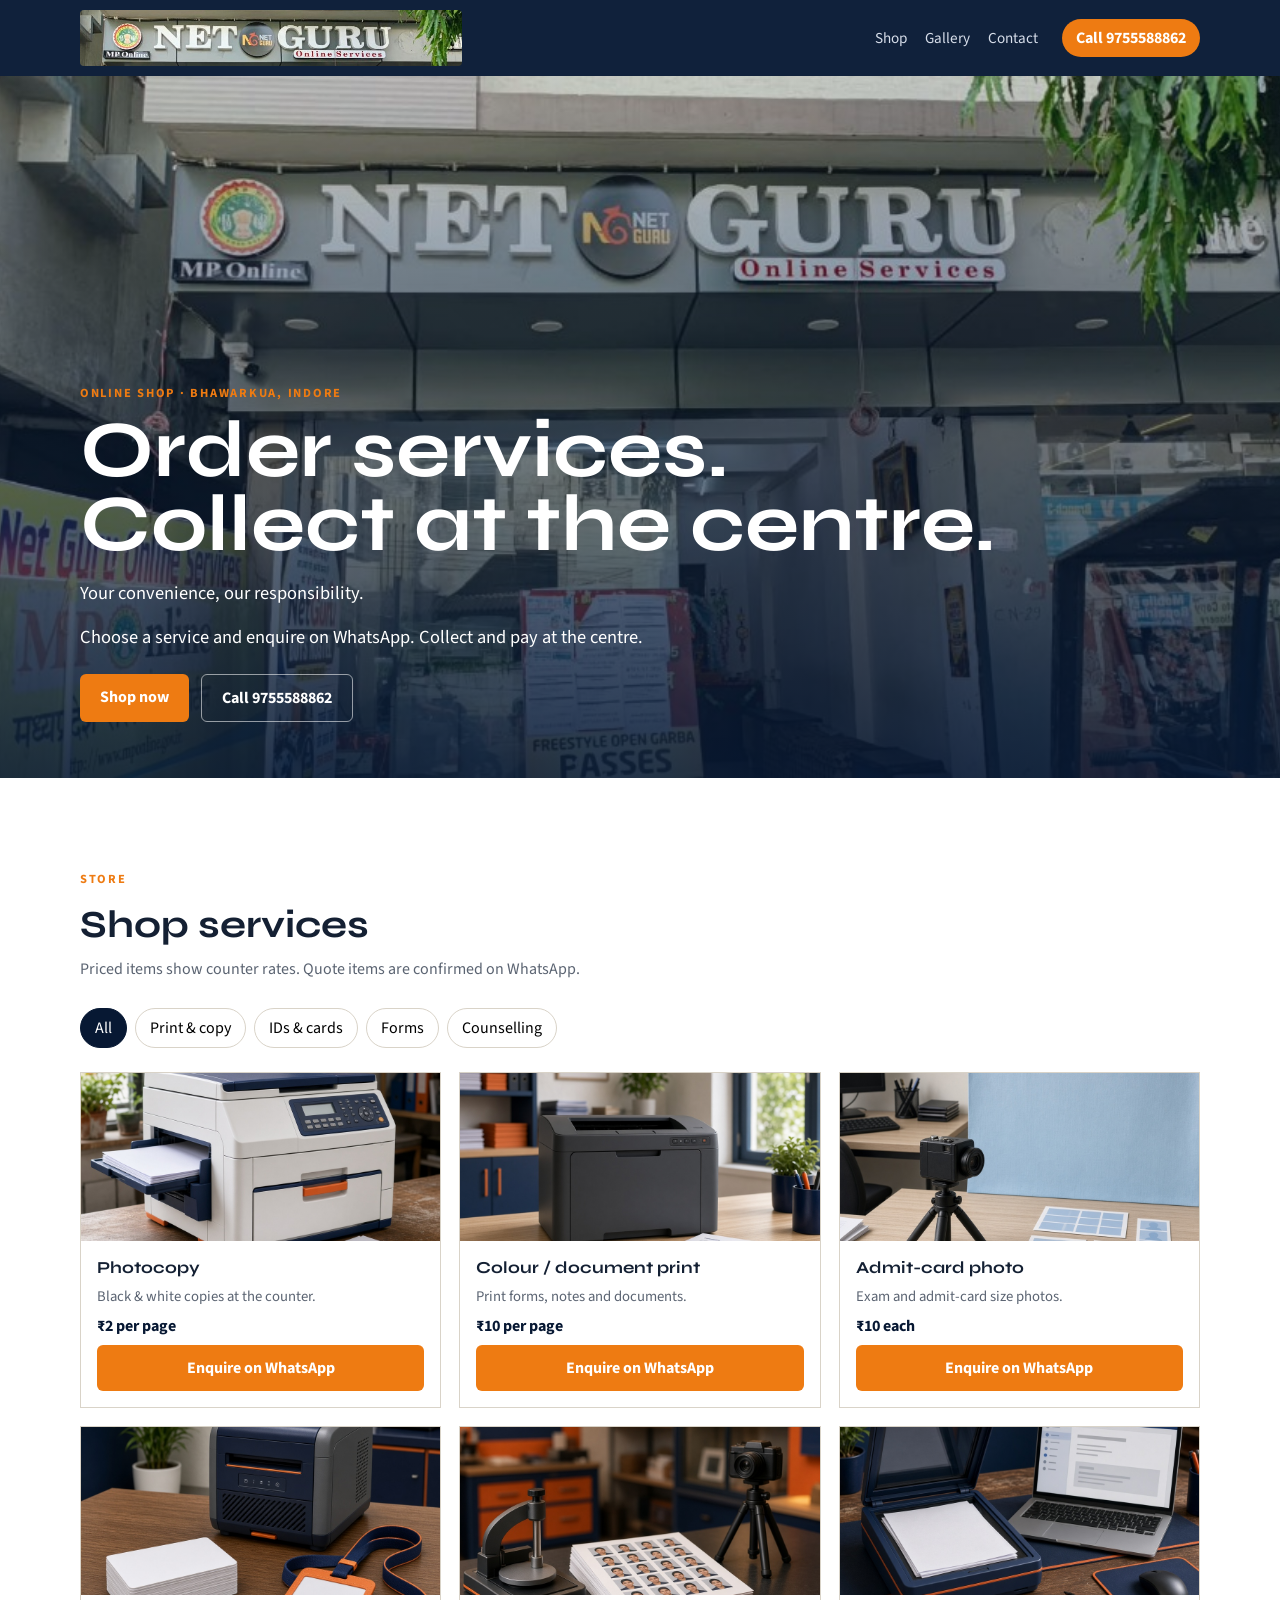
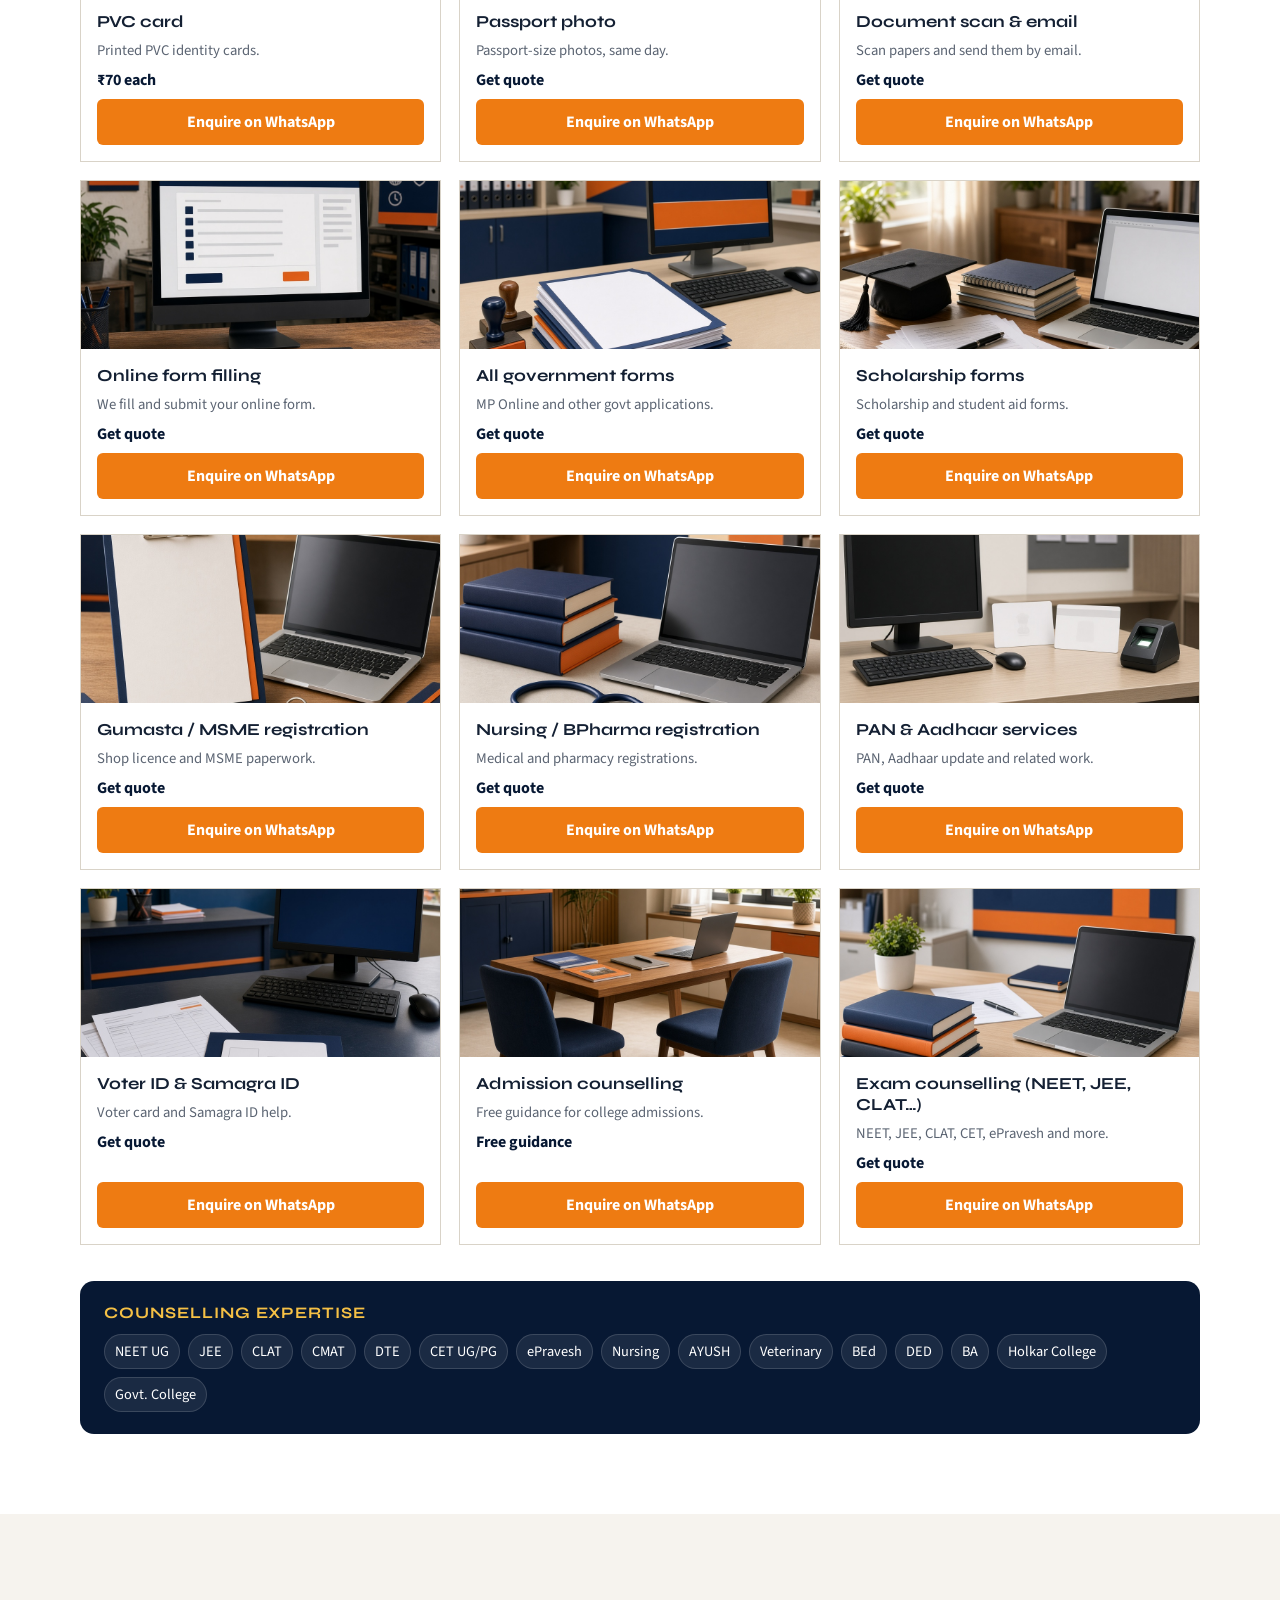
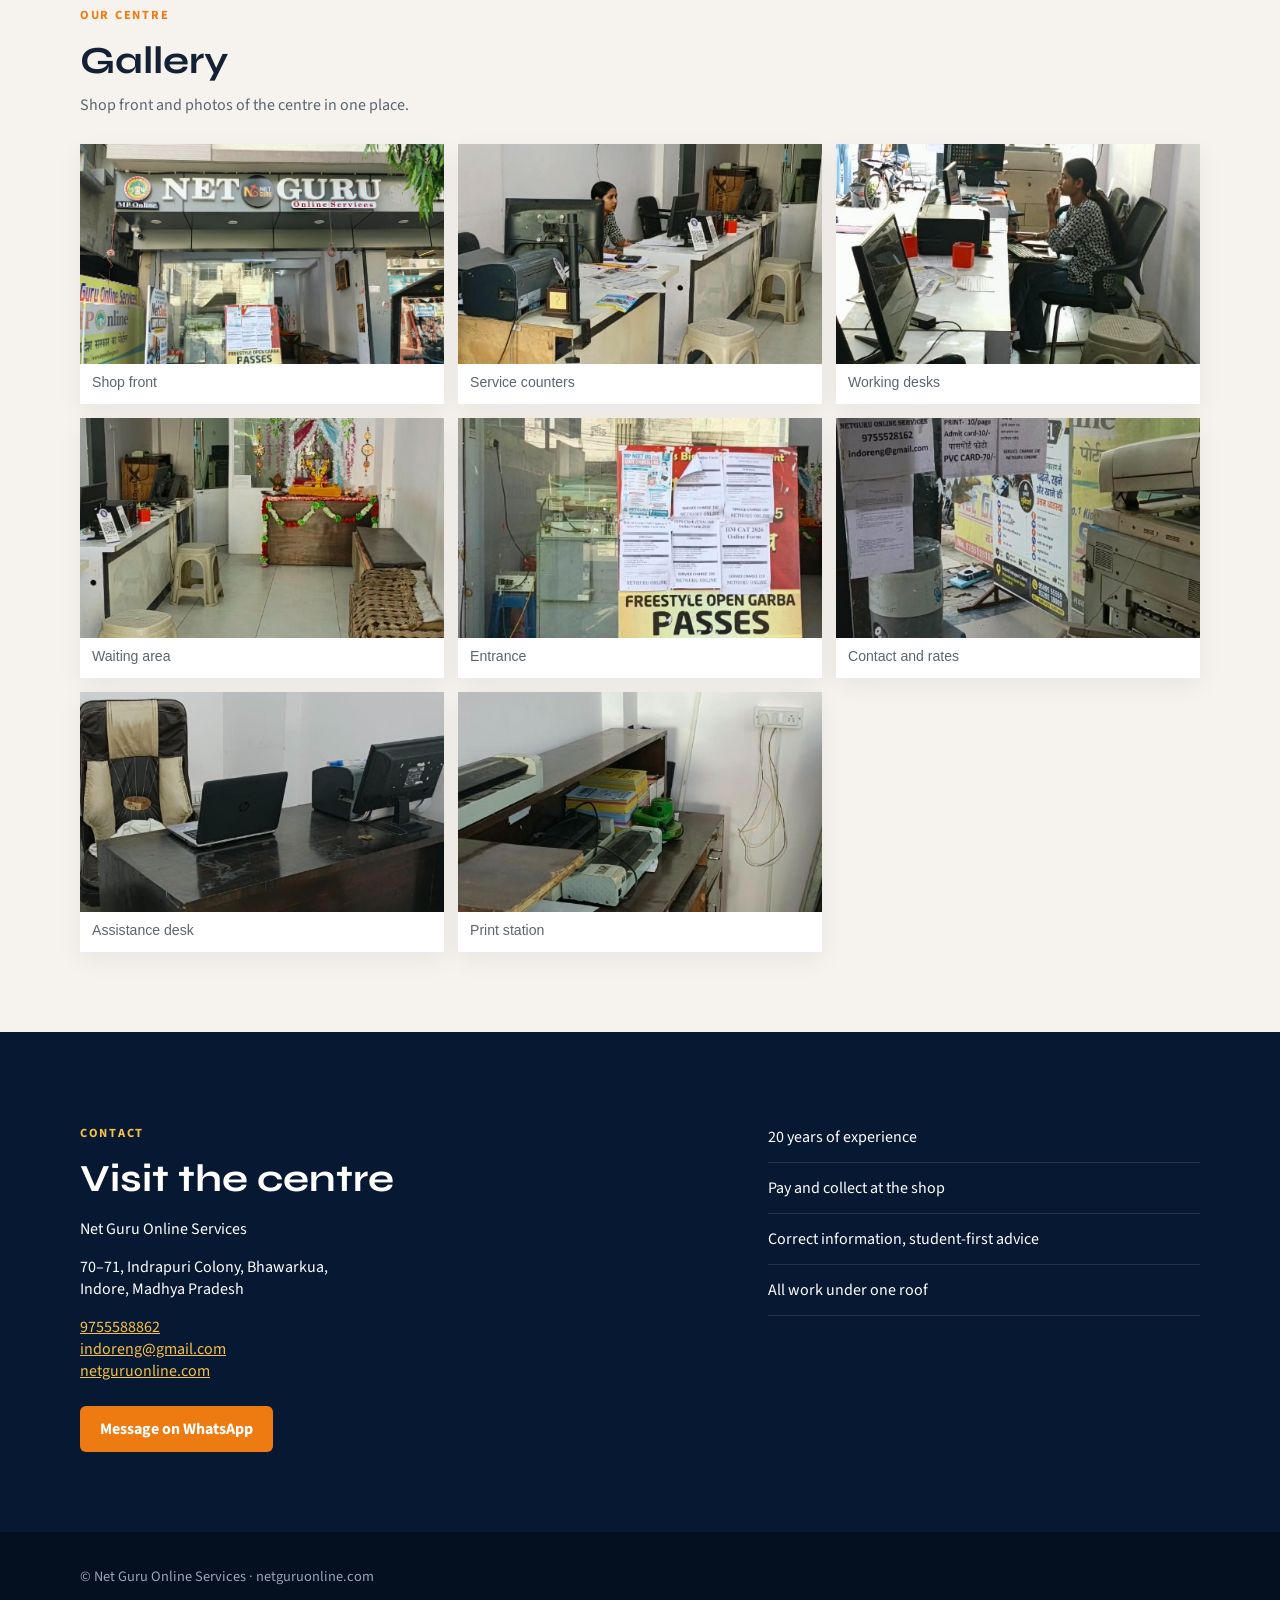
==== index.html @ dc2687c3 "Replace cart checkout with WhatsApp enquiries and AI shop placeholders. Co-authored-by: Cursor <curs" ====
<!DOCTYPE html>
<html lang="en">
  <head>
    <meta charset="utf-8" />
    <meta name="viewport" content="width=device-width, initial-scale=1" />
    <title>Net Guru Shop | netguruonline.com</title>
    <meta
      name="description"
      content="Shop Net Guru services in Indore: photocopy, printing, PVC cards, PAN, Aadhaar, government forms and admission counselling."
    />
    <link rel="preconnect" href="https://fonts.googleapis.com" />
    <link rel="preconnect" href="https://fonts.gstatic.com" crossorigin />
    <link
      href="https://fonts.googleapis.com/css2?family=Source+Sans+3:wght@400;600;700&family=Syne:wght@700;800&display=swap"
      rel="stylesheet"
    />
    <link rel="stylesheet" href="static/css/style.css" />
  </head>
  <body>
    <header class="top">
      <div class="wrap top-inner">
        <a class="brand" href="#top">
          <img
            class="brand-sign"
            src="static/images/header-sign.jpg"
            alt="NET GURU Online Services"
          />
        </a>
        <nav>
          <a href="#shop">Shop</a>
          <a href="#gallery">Gallery</a>
          <a href="#contact">Contact</a>
        </nav>
        <a class="call-btn" href="tel:9755588862">Call 9755588862</a>
      </div>
    </header>

    <section class="hero" id="top">
      <img
        class="hero-photo"
        src="static/images/shop-front.jpg"
        alt="Net Guru Online Services shop board and entrance"
      />
      <div class="hero-shade"></div>
      <div class="wrap hero-copy">
        <p class="eyebrow">Online shop · Bhawarkua, Indore</p>
        <h1>Order services.<br />Collect at the centre.</h1>
        <p class="lede">Your convenience, our responsibility.</p>
        <p class="lede">
          Choose a service and enquire on WhatsApp. Collect and pay at the
          centre.
        </p>
        <div class="hero-actions">
          <a class="btn primary" href="#shop">Shop now</a>
          <a class="btn ghost" href="tel:9755588862">Call 9755588862</a>
        </div>
      </div>
    </section>

    <section class="section shop-section" id="shop">
      <div class="wrap">
        <p class="kicker">Store</p>
        <h2>Shop services</h2>
        <p class="section-lead">
          Priced items show counter rates. Quote items are confirmed on WhatsApp.
        </p>
        <div class="filters" data-filters>
          
          <button type="button" class="chip is-on" data-filter="all">
            All
          </button>
          
          <button type="button" class="chip" data-filter="print">
            Print &amp; copy
          </button>
          
          <button type="button" class="chip" data-filter="ids">
            IDs &amp; cards
          </button>
          
          <button type="button" class="chip" data-filter="forms">
            Forms
          </button>
          
          <button type="button" class="chip" data-filter="counselling">
            Counselling
          </button>
          
        </div>
        <div class="products" data-products>
          
          <article class="product" data-category="print">
            <div class="product-media">
              <img
                src="static/images/shop-photocopy.png"
                alt="Photocopy placeholder"
              />
            </div>
            <div class="product-body">
              <h3>Photocopy</h3>
              <p>Black &amp; white copies at the counter.</p>
              <p class="price">₹2 per page</p>
              <a
                class="btn primary add-btn"
                href="https://wa.me/919755588862?text=Hello%20Net%20Guru%2C%20I%20want%20to%20enquire%20about%3A%20Photocopy"
                target="_blank"
                rel="noopener"
              >
                Enquire on WhatsApp
              </a>
            </div>
          </article>
          
          <article class="product" data-category="print">
            <div class="product-media">
              <img
                src="static/images/shop-printout.png"
                alt="Colour / document print placeholder"
              />
            </div>
            <div class="product-body">
              <h3>Colour / document print</h3>
              <p>Print forms, notes and documents.</p>
              <p class="price">₹10 per page</p>
              <a
                class="btn primary add-btn"
                href="https://wa.me/919755588862?text=Hello%20Net%20Guru%2C%20I%20want%20to%20enquire%20about%3A%20Colour%20/%20document%20print"
                target="_blank"
                rel="noopener"
              >
                Enquire on WhatsApp
              </a>
            </div>
          </article>
          
          <article class="product" data-category="print">
            <div class="product-media">
              <img
                src="static/images/shop-admit-photo.png"
                alt="Admit-card photo placeholder"
              />
            </div>
            <div class="product-body">
              <h3>Admit-card photo</h3>
              <p>Exam and admit-card size photos.</p>
              <p class="price">₹10 each</p>
              <a
                class="btn primary add-btn"
                href="https://wa.me/919755588862?text=Hello%20Net%20Guru%2C%20I%20want%20to%20enquire%20about%3A%20Admit-card%20photo"
                target="_blank"
                rel="noopener"
              >
                Enquire on WhatsApp
              </a>
            </div>
          </article>
          
          <article class="product" data-category="ids">
            <div class="product-media">
              <img
                src="static/images/shop-pvc-card.png"
                alt="PVC card placeholder"
              />
            </div>
            <div class="product-body">
              <h3>PVC card</h3>
              <p>Printed PVC identity cards.</p>
              <p class="price">₹70 each</p>
              <a
                class="btn primary add-btn"
                href="https://wa.me/919755588862?text=Hello%20Net%20Guru%2C%20I%20want%20to%20enquire%20about%3A%20PVC%20card"
                target="_blank"
                rel="noopener"
              >
                Enquire on WhatsApp
              </a>
            </div>
          </article>
          
          <article class="product" data-category="print">
            <div class="product-media">
              <img
                src="static/images/shop-passport-photo.png"
                alt="Passport photo placeholder"
              />
            </div>
            <div class="product-body">
              <h3>Passport photo</h3>
              <p>Passport-size photos, same day.</p>
              <p class="price">Get quote</p>
              <a
                class="btn primary add-btn"
                href="https://wa.me/919755588862?text=Hello%20Net%20Guru%2C%20I%20want%20to%20enquire%20about%3A%20Passport%20photo"
                target="_blank"
                rel="noopener"
              >
                Enquire on WhatsApp
              </a>
            </div>
          </article>
          
          <article class="product" data-category="print">
            <div class="product-media">
              <img
                src="static/images/shop-scan-email.png"
                alt="Document scan &amp; email placeholder"
              />
            </div>
            <div class="product-body">
              <h3>Document scan &amp; email</h3>
              <p>Scan papers and send them by email.</p>
              <p class="price">Get quote</p>
              <a
                class="btn primary add-btn"
                href="https://wa.me/919755588862?text=Hello%20Net%20Guru%2C%20I%20want%20to%20enquire%20about%3A%20Document%20scan%20%26%20email"
                target="_blank"
                rel="noopener"
              >
                Enquire on WhatsApp
              </a>
            </div>
          </article>
          
          <article class="product" data-category="forms">
            <div class="product-media">
              <img
                src="static/images/shop-online-form.png"
                alt="Online form filling placeholder"
              />
            </div>
            <div class="product-body">
              <h3>Online form filling</h3>
              <p>We fill and submit your online form.</p>
              <p class="price">Get quote</p>
              <a
                class="btn primary add-btn"
                href="https://wa.me/919755588862?text=Hello%20Net%20Guru%2C%20I%20want%20to%20enquire%20about%3A%20Online%20form%20filling"
                target="_blank"
                rel="noopener"
              >
                Enquire on WhatsApp
              </a>
            </div>
          </article>
          
          <article class="product" data-category="forms">
            <div class="product-media">
              <img
                src="static/images/shop-govt-forms.png"
                alt="All government forms placeholder"
              />
            </div>
            <div class="product-body">
              <h3>All government forms</h3>
              <p>MP Online and other govt applications.</p>
              <p class="price">Get quote</p>
              <a
                class="btn primary add-btn"
                href="https://wa.me/919755588862?text=Hello%20Net%20Guru%2C%20I%20want%20to%20enquire%20about%3A%20All%20government%20forms"
                target="_blank"
                rel="noopener"
              >
                Enquire on WhatsApp
              </a>
            </div>
          </article>
          
          <article class="product" data-category="forms">
            <div class="product-media">
              <img
                src="static/images/shop-scholarship.png"
                alt="Scholarship forms placeholder"
              />
            </div>
            <div class="product-body">
              <h3>Scholarship forms</h3>
              <p>Scholarship and student aid forms.</p>
              <p class="price">Get quote</p>
              <a
                class="btn primary add-btn"
                href="https://wa.me/919755588862?text=Hello%20Net%20Guru%2C%20I%20want%20to%20enquire%20about%3A%20Scholarship%20forms"
                target="_blank"
                rel="noopener"
              >
                Enquire on WhatsApp
              </a>
            </div>
          </article>
          
          <article class="product" data-category="forms">
            <div class="product-media">
              <img
                src="static/images/shop-gumasta-msme.png"
                alt="Gumasta / MSME registration placeholder"
              />
            </div>
            <div class="product-body">
              <h3>Gumasta / MSME registration</h3>
              <p>Shop licence and MSME paperwork.</p>
              <p class="price">Get quote</p>
              <a
                class="btn primary add-btn"
                href="https://wa.me/919755588862?text=Hello%20Net%20Guru%2C%20I%20want%20to%20enquire%20about%3A%20Gumasta%20/%20MSME%20registration"
                target="_blank"
                rel="noopener"
              >
                Enquire on WhatsApp
              </a>
            </div>
          </article>
          
          <article class="product" data-category="forms">
            <div class="product-media">
              <img
                src="static/images/shop-medical-reg.png"
                alt="Nursing / BPharma registration placeholder"
              />
            </div>
            <div class="product-body">
              <h3>Nursing / BPharma registration</h3>
              <p>Medical and pharmacy registrations.</p>
              <p class="price">Get quote</p>
              <a
                class="btn primary add-btn"
                href="https://wa.me/919755588862?text=Hello%20Net%20Guru%2C%20I%20want%20to%20enquire%20about%3A%20Nursing%20/%20BPharma%20registration"
                target="_blank"
                rel="noopener"
              >
                Enquire on WhatsApp
              </a>
            </div>
          </article>
          
          <article class="product" data-category="ids">
            <div class="product-media">
              <img
                src="static/images/shop-pan-aadhaar.png"
                alt="PAN &amp; Aadhaar services placeholder"
              />
            </div>
            <div class="product-body">
              <h3>PAN &amp; Aadhaar services</h3>
              <p>PAN, Aadhaar update and related work.</p>
              <p class="price">Get quote</p>
              <a
                class="btn primary add-btn"
                href="https://wa.me/919755588862?text=Hello%20Net%20Guru%2C%20I%20want%20to%20enquire%20about%3A%20PAN%20%26%20Aadhaar%20services"
                target="_blank"
                rel="noopener"
              >
                Enquire on WhatsApp
              </a>
            </div>
          </article>
          
          <article class="product" data-category="ids">
            <div class="product-media">
              <img
                src="static/images/shop-voter-samagra.png"
                alt="Voter ID &amp; Samagra ID placeholder"
              />
            </div>
            <div class="product-body">
              <h3>Voter ID &amp; Samagra ID</h3>
              <p>Voter card and Samagra ID help.</p>
              <p class="price">Get quote</p>
              <a
                class="btn primary add-btn"
                href="https://wa.me/919755588862?text=Hello%20Net%20Guru%2C%20I%20want%20to%20enquire%20about%3A%20Voter%20ID%20%26%20Samagra%20ID"
                target="_blank"
                rel="noopener"
              >
                Enquire on WhatsApp
              </a>
            </div>
          </article>
          
          <article class="product" data-category="counselling">
            <div class="product-media">
              <img
                src="static/images/shop-counselling.png"
                alt="Admission counselling placeholder"
              />
            </div>
            <div class="product-body">
              <h3>Admission counselling</h3>
              <p>Free guidance for college admissions.</p>
              <p class="price">Free guidance</p>
              <a
                class="btn primary add-btn"
                href="https://wa.me/919755588862?text=Hello%20Net%20Guru%2C%20I%20want%20to%20enquire%20about%3A%20Admission%20counselling"
                target="_blank"
                rel="noopener"
              >
                Enquire on WhatsApp
              </a>
            </div>
          </article>
          
          <article class="product" data-category="counselling">
            <div class="product-media">
              <img
                src="static/images/shop-exam-counselling.png"
                alt="Exam counselling (NEET, JEE, CLAT…) placeholder"
              />
            </div>
            <div class="product-body">
              <h3>Exam counselling (NEET, JEE, CLAT…)</h3>
              <p>NEET, JEE, CLAT, CET, ePravesh and more.</p>
              <p class="price">Get quote</p>
              <a
                class="btn primary add-btn"
                href="https://wa.me/919755588862?text=Hello%20Net%20Guru%2C%20I%20want%20to%20enquire%20about%3A%20Exam%20counselling%20%28NEET%2C%20JEE%2C%20CLAT%E2%80%A6%29"
                target="_blank"
                rel="noopener"
              >
                Enquire on WhatsApp
              </a>
            </div>
          </article>
          
        </div>
        <div class="expertise">
          <h3>Counselling expertise</h3>
          <ul>
            
            <li>NEET UG</li>
            
            <li>JEE</li>
            
            <li>CLAT</li>
            
            <li>CMAT</li>
            
            <li>DTE</li>
            
            <li>CET UG/PG</li>
            
            <li>ePravesh</li>
            
            <li>Nursing</li>
            
            <li>AYUSH</li>
            
            <li>Veterinary</li>
            
            <li>BEd</li>
            
            <li>DED</li>
            
            <li>BA</li>
            
            <li>Holkar College</li>
            
            <li>Govt. College</li>
            
          </ul>
        </div>
      </div>
    </section>

    <section class="section gallery-section" id="gallery">
      <div class="wrap">
        <p class="kicker">Our centre</p>
        <h2>Gallery</h2>
        <p class="section-lead">Shop front and photos of the centre in one place.</p>
        <div class="gallery">
          
          <button
            class="gallery-item"
            type="button"
            data-full="static/images/shop-front.jpg"
            data-caption="Shop front"
          >
            <img src="static/images/shop-front.jpg" alt="Net Guru Online Services shop front with MP Online board" />
            <span>Shop front</span>
          </button>
          
          <button
            class="gallery-item"
            type="button"
            data-full="static/images/counters.jpg"
            data-caption="Service counters"
          >
            <img src="static/images/counters.jpg" alt="Service counters inside Net Guru Online Services" />
            <span>Service counters</span>
          </button>
          
          <button
            class="gallery-item"
            type="button"
            data-full="static/images/workspace.jpg"
            data-caption="Working desks"
          >
            <img src="static/images/workspace.jpg" alt="Staff working at computers in the centre" />
            <span>Working desks</span>
          </button>
          
          <button
            class="gallery-item"
            type="button"
            data-full="static/images/waiting-area.jpg"
            data-caption="Waiting area"
          >
            <img src="static/images/waiting-area.jpg" alt="Waiting area inside the centre" />
            <span>Waiting area</span>
          </button>
          
          <button
            class="gallery-item"
            type="button"
            data-full="static/images/entrance.jpg"
            data-caption="Entrance"
          >
            <img src="static/images/entrance.jpg" alt="Entrance of Net Guru Online Services" />
            <span>Entrance</span>
          </button>
          
          <button
            class="gallery-item"
            type="button"
            data-full="static/images/contact-window.jpg"
            data-caption="Contact and rates"
          >
            <img src="static/images/contact-window.jpg" alt="Window with contact number, email and service rates" />
            <span>Contact and rates</span>
          </button>
          
          <button
            class="gallery-item"
            type="button"
            data-full="static/images/private-desk.jpg"
            data-caption="Assistance desk"
          >
            <img src="static/images/private-desk.jpg" alt="Dedicated desk with laptop and printer" />
            <span>Assistance desk</span>
          </button>
          
          <button
            class="gallery-item"
            type="button"
            data-full="static/images/print-station.jpg"
            data-caption="Print station"
          >
            <img src="static/images/print-station.jpg" alt="Printing and lamination station" />
            <span>Print station</span>
          </button>
          
        </div>
      </div>
    </section>

    <dialog class="lightbox" id="lightbox">
      <img alt="" />
      <p></p>
      <form method="dialog"><button type="submit">Close</button></form>
    </dialog>

    <section class="section contact" id="contact">
      <div class="wrap contact-grid">
        <div>
          <p class="kicker">Contact</p>
          <h2>Visit the centre</h2>
          <p>Net Guru Online Services</p>
          <p>
            70–71, Indrapuri Colony, Bhawarkua,<br />
            Indore, Madhya Pradesh
          </p>
          <p>
            <a href="tel:9755588862">9755588862</a><br />
            <a href="mailto:indoreng@gmail.com">indoreng@gmail.com</a><br />
            <a href="https://netguruonline.com">netguruonline.com</a>
          </p>
          <a class="btn primary solid" href="https://wa.me/919755588862">Message on WhatsApp</a>
        </div>
        <ul class="why">
          <li>20 years of experience</li>
          <li>Pay and collect at the shop</li>
          <li>Correct information, student-first advice</li>
          <li>All work under one roof</li>
        </ul>
      </div>
    </section>

    <footer>
      <div class="wrap">
        <p>© Net Guru Online Services · netguruonline.com</p>
      </div>
    </footer>
    <script src="static/js/main.js"></script>
  </body>
</html>
---- static/css/style.css ----
:root {
  --navy: #071833;
  --navy-2: #0c2b5e;
  --orange: #ee7b12;
  --gold: #f5c045;
  --paper: #f6f3ee;
  --ink: #142033;
  --muted: #5b6472;
  --line: #d9d3c8;
}

* {
  box-sizing: border-box;
}

html {
  scroll-behavior: smooth;
}

body {
  margin: 0;
  font-family: "Source Sans 3", sans-serif;
  color: var(--ink);
  background: var(--paper);
}

a {
  color: inherit;
}

.sr-only {
  position: absolute;
  width: 1px;
  height: 1px;
  padding: 0;
  margin: -1px;
  overflow: hidden;
  clip: rect(0, 0, 0, 0);
  border: 0;
}

.wrap {
  width: min(1120px, calc(100% - 32px));
  margin: 0 auto;
}

.top {
  position: sticky;
  top: 0;
  z-index: 10;
  background: rgba(7, 24, 51, 0.96);
  color: #fff;
}

.top-inner {
  display: flex;
  align-items: center;
  gap: 24px;
  min-height: 76px;
}

.brand {
  display: flex;
  align-items: center;
  text-decoration: none;
  margin-right: auto;
}

.brand-sign {
  display: block;
  height: 56px;
  width: auto;
  max-width: min(480px, 58vw);
  object-fit: contain;
  border-radius: 4px;
}

nav {
  display: flex;
  gap: 18px;
}

nav a {
  text-decoration: none;
  color: #d7deea;
  font-size: 0.95rem;
}

.call-btn {
  background: var(--orange);
  color: #fff;
  text-decoration: none;
  padding: 8px 14px;
  border-radius: 999px;
  font-weight: 700;
  white-space: nowrap;
}

.hero {
  position: relative;
  min-height: 78vh;
  display: grid;
  align-items: end;
  overflow: hidden;
}

.hero-photo {
  position: absolute;
  inset: 0;
  width: 100%;
  height: 100%;
  object-fit: cover;
  object-position: center 35%;
}

.hero-shade {
  position: absolute;
  inset: 0;
  background: linear-gradient(180deg, rgba(7, 24, 51, 0.2), rgba(7, 24, 51, 0.88));
}

.hero-copy {
  position: relative;
  z-index: 1;
  color: #fff;
  padding: 72px 0 56px;
}

.eyebrow,
.kicker {
  color: var(--orange);
  letter-spacing: 0.14em;
  text-transform: uppercase;
  font-size: 0.78rem;
  font-weight: 700;
}

h1,
h2,
h3 {
  font-family: Syne, sans-serif;
}

h1 {
  margin: 8px 0 12px;
  font-size: clamp(2.6rem, 7vw, 5rem);
  line-height: 0.92;
}

h2 {
  margin: 6px 0 10px;
  font-size: clamp(1.8rem, 3vw, 2.4rem);
}

.lede {
  max-width: 38rem;
  font-size: 1.15rem;
}

.hero-actions {
  display: flex;
  flex-wrap: wrap;
  gap: 12px;
  margin-top: 24px;
}

.btn {
  text-decoration: none;
  padding: 12px 20px;
  border-radius: 6px;
  font-weight: 700;
}

.btn.primary {
  background: var(--orange);
  color: #fff;
}

.btn.ghost {
  border: 1px solid rgba(255, 255, 255, 0.55);
}

.btn.solid {
  display: inline-block;
  margin-top: 8px;
}

.section,
#gallery,
#contact,
#shop {
  scroll-margin-top: 76px;
}

.section {
  padding: 80px 0;
}

.section-lead {
  color: var(--muted);
  margin: 0 0 28px;
  max-width: 40rem;
}

.filters {
  display: flex;
  flex-wrap: wrap;
  gap: 8px;
  margin-bottom: 24px;
}

.chip {
  border: 1px solid var(--line);
  background: #fff;
  border-radius: 999px;
  padding: 8px 14px;
  cursor: pointer;
  font: inherit;
}

.chip.is-on {
  background: var(--navy);
  color: #fff;
  border-color: var(--navy);
}

.products {
  display: grid;
  grid-template-columns: repeat(3, 1fr);
  gap: 18px;
}

.product {
  background: #fff;
  border: 1px solid var(--line);
  overflow: hidden;
  display: flex;
  flex-direction: column;
}

.product-media {
  height: 168px;
  background: #e8eef8;
  overflow: hidden;
}

.product-media img {
  width: 100%;
  height: 100%;
  object-fit: cover;
  display: block;
}

.product-body {
  padding: 16px;
  display: flex;
  flex-direction: column;
  gap: 8px;
  flex: 1;
}

.product h3 {
  margin: 0;
  font-size: 1.05rem;
}

.product p {
  margin: 0;
  color: var(--muted);
  font-size: 0.92rem;
}

.price {
  color: var(--navy) !important;
  font-weight: 700;
  font-size: 1rem !important;
}

.add-btn {
  margin-top: auto;
  border: 0;
  cursor: pointer;
  text-align: center;
}

.product.is-hidden {
  display: none;
}

.shop-section {
  background: #fff;
}

.service-board {
  position: relative;
  max-width: 820px;
  margin: 0 auto;
  background: #fff;
  border: 1px solid var(--line);
  border-radius: 18px;
  padding: 18px;
  box-shadow: 0 16px 40px rgba(7, 24, 51, 0.08);
}

.service-board img {
  width: 100%;
  display: block;
}

.service-hotspots {
  position: absolute;
  inset: 18px;
  display: grid;
  grid-template-columns: repeat(5, 1fr);
  grid-template-rows: repeat(2, 1fr);
  gap: 8px;
}

.service-hotspots a {
  border-radius: 16px;
  text-decoration: none;
}

.service-hotspots a:hover,
.service-hotspots a:focus-visible {
  outline: 3px solid var(--orange);
  background: rgba(238, 123, 18, 0.08);
}

.expertise {
  margin-top: 36px;
  padding: 22px 24px;
  border-radius: 14px;
  background: var(--navy);
  color: #fff;
}

.expertise h3 {
  margin: 0 0 12px;
  font-size: 1rem;
  letter-spacing: 0.06em;
  text-transform: uppercase;
  color: var(--gold);
}

.expertise ul {
  display: flex;
  flex-wrap: wrap;
  gap: 8px;
  margin: 0;
  padding: 0;
  list-style: none;
}

.expertise li {
  background: rgba(255, 255, 255, 0.08);
  border: 1px solid rgba(255, 255, 255, 0.14);
  padding: 6px 10px;
  border-radius: 999px;
  font-size: 0.9rem;
}

.gallery {
  display: grid;
  grid-template-columns: repeat(3, 1fr);
  gap: 14px;
}

.gallery-item {
  margin: 0;
  padding: 0;
  border: 0;
  background: #fff;
  text-align: left;
  cursor: zoom-in;
  box-shadow: 0 8px 24px rgba(7, 24, 51, 0.06);
}

.gallery-item img {
  width: 100%;
  height: 220px;
  object-fit: cover;
  display: block;
}

.gallery-item span {
  display: block;
  padding: 10px 12px 14px;
  font-size: 0.88rem;
  color: var(--muted);
}

.lightbox {
  border: 0;
  padding: 16px;
  max-width: min(920px, 94vw);
  background: #fff;
}

.lightbox::backdrop {
  background: rgba(7, 24, 51, 0.72);
}

.lightbox img {
  width: 100%;
  max-height: 72vh;
  object-fit: contain;
}

.lightbox button {
  margin-top: 10px;
  background: var(--navy);
  color: #fff;
  border: 0;
  padding: 8px 14px;
  border-radius: 6px;
}

.contact {
  background: var(--navy);
  color: #fff;
}

.contact .kicker {
  color: var(--gold);
}

.contact a {
  color: var(--gold);
}

.contact-grid {
  display: grid;
  grid-template-columns: 1.2fr 0.8fr;
  gap: 40px;
  align-items: start;
}

.why {
  margin: 0;
  padding: 0;
  list-style: none;
}

.why li {
  padding: 14px 0;
  border-bottom: 1px solid rgba(255, 255, 255, 0.12);
}

footer {
  background: #04101f;
  color: #9aa6b8;
  padding: 20px 0;
  font-size: 0.9rem;
}

@media (max-width: 900px) {
  nav {
    display: none;
  }

  .gallery,
  .contact-grid,
  .products {
    grid-template-columns: 1fr 1fr;
  }
}

@media (max-width: 640px) {
  .brand-sign {
    height: 40px;
    max-width: 46vw;
  }

  .gallery,
  .contact-grid,
  .products {
    grid-template-columns: 1fr;
  }

  .gallery-item img {
    height: 240px;
  }
}
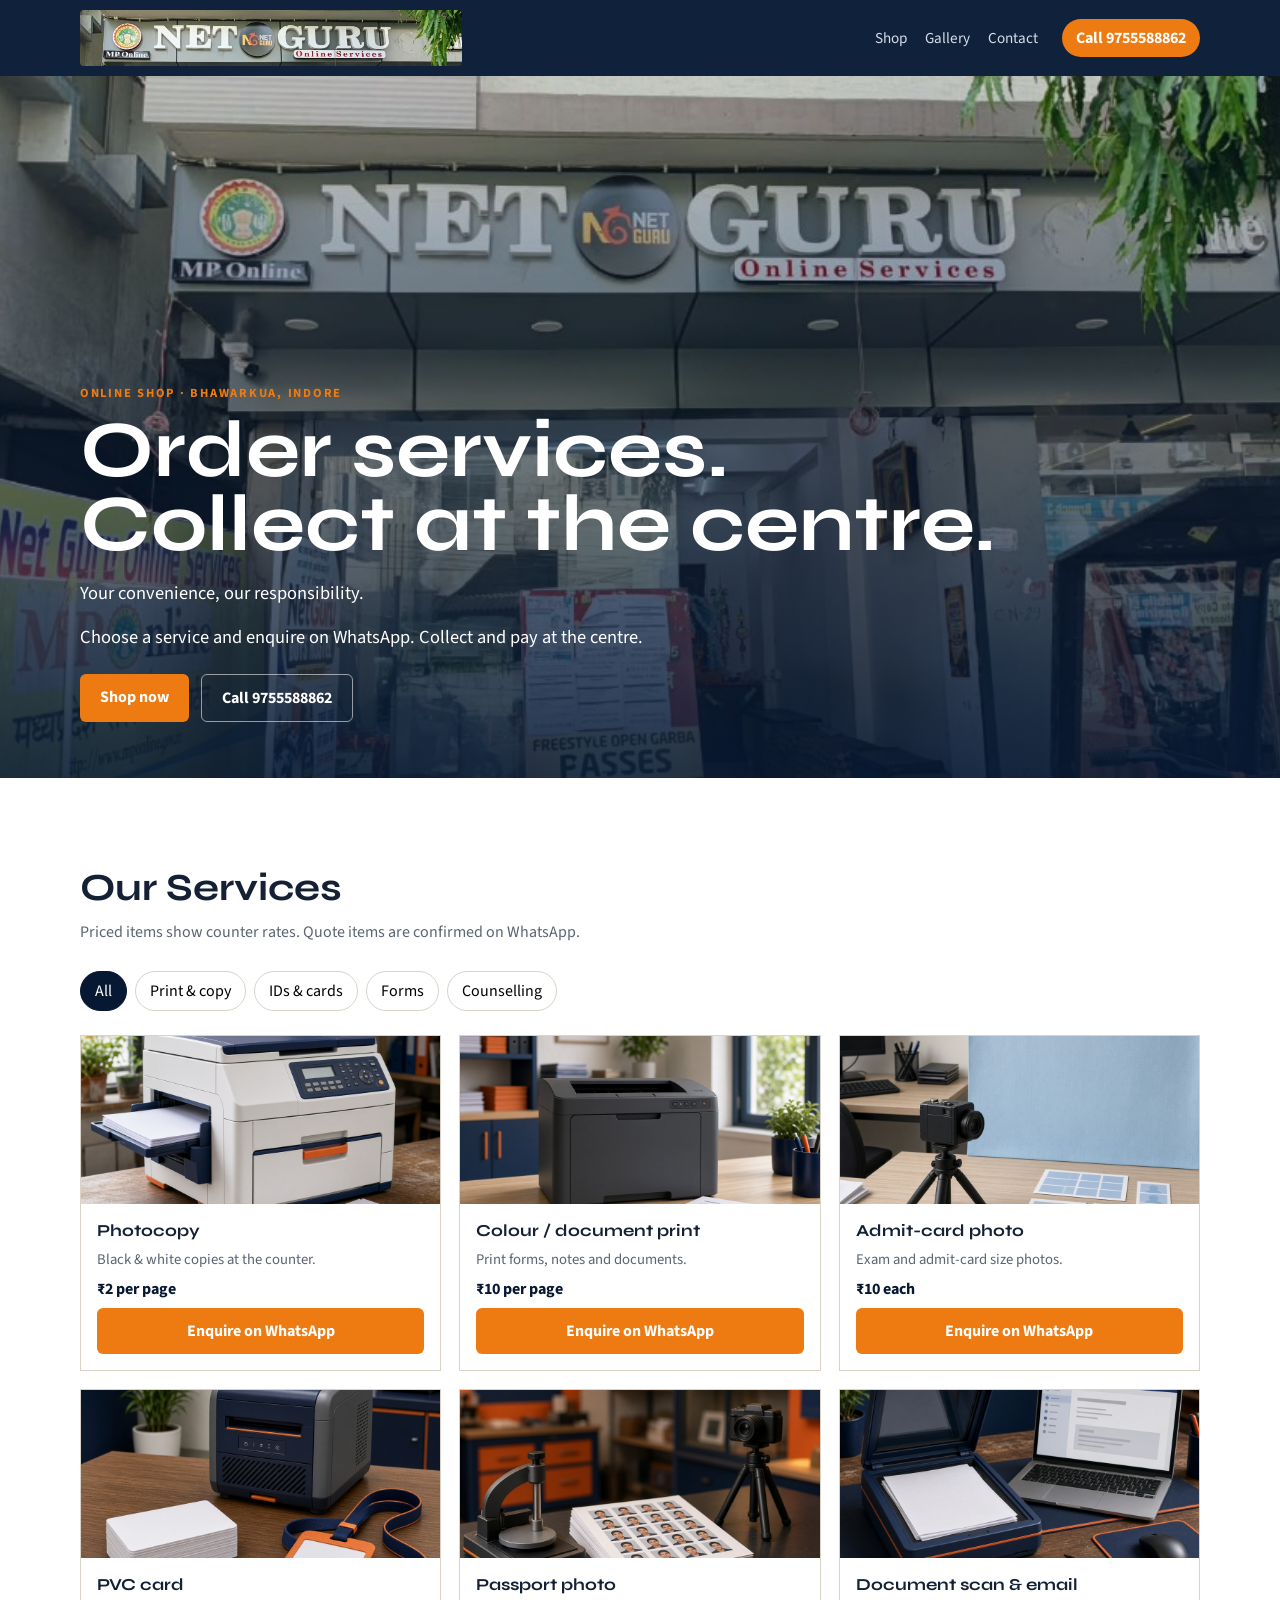
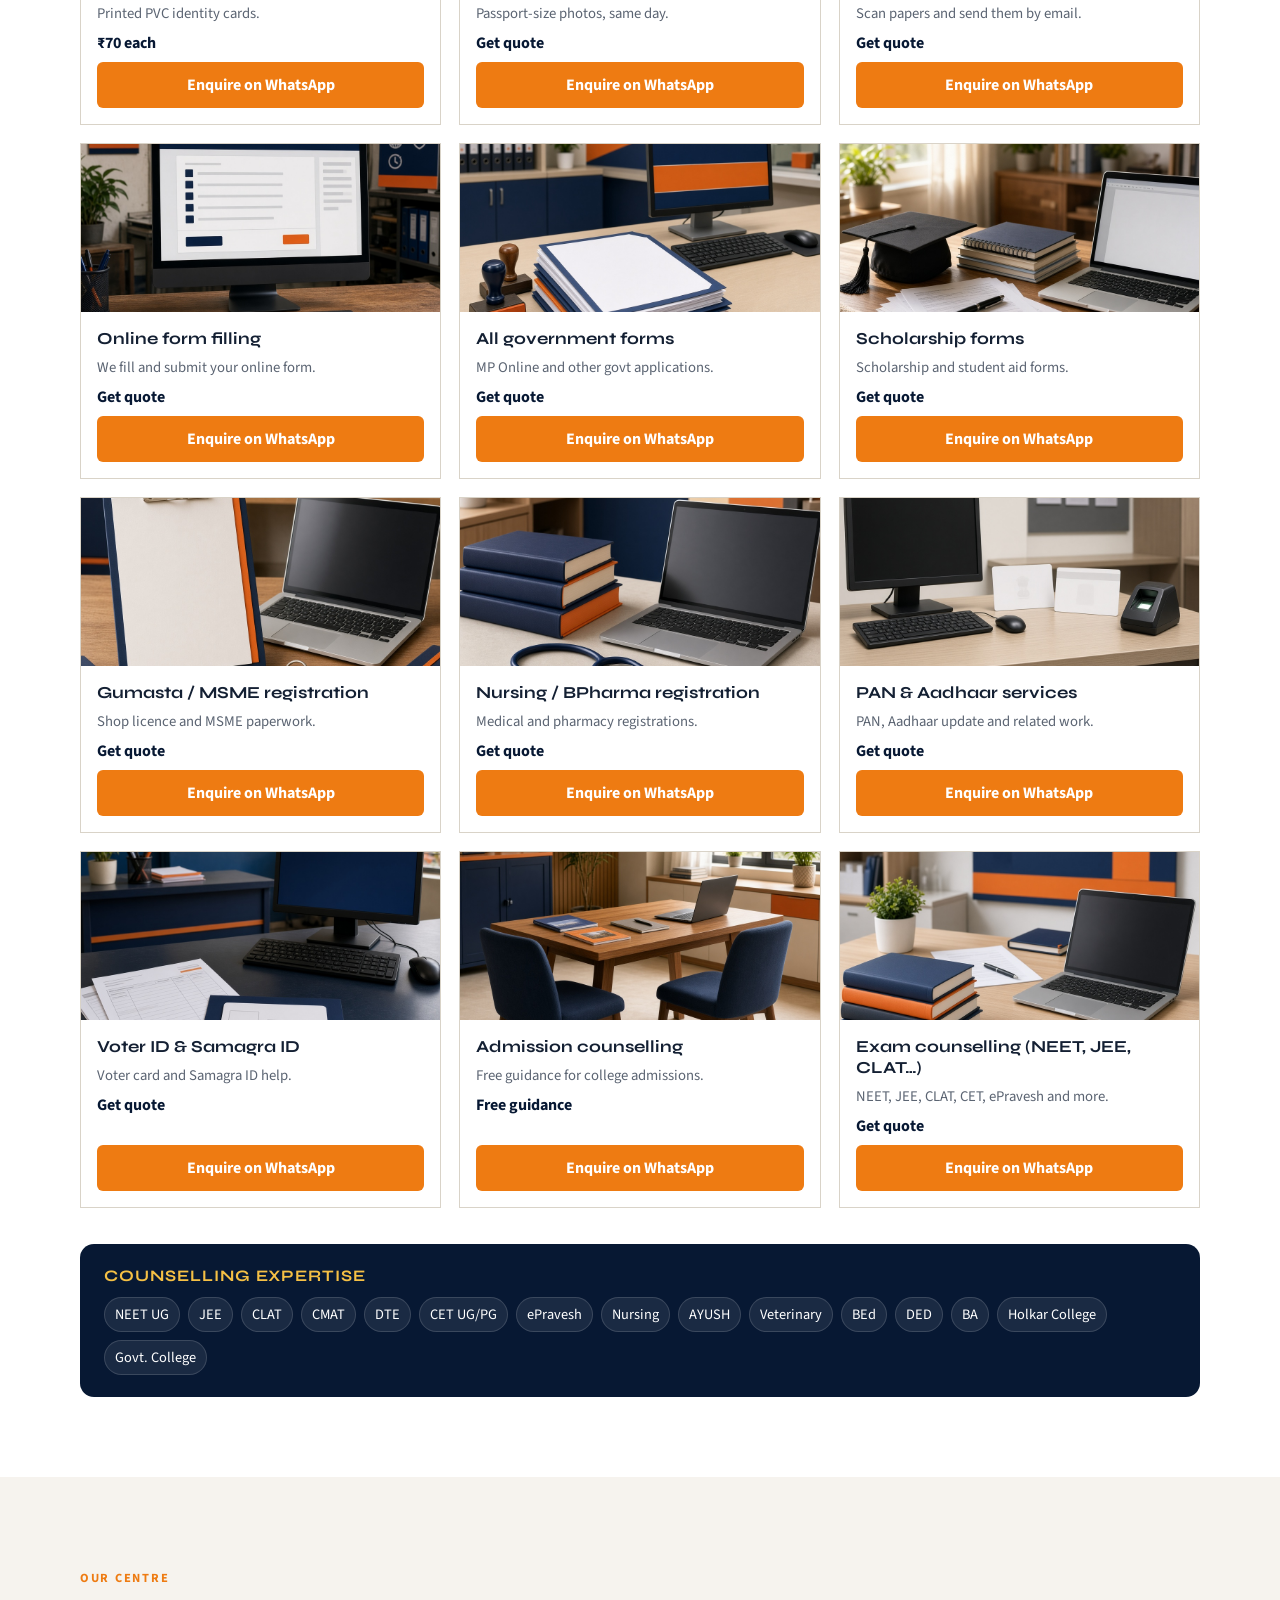
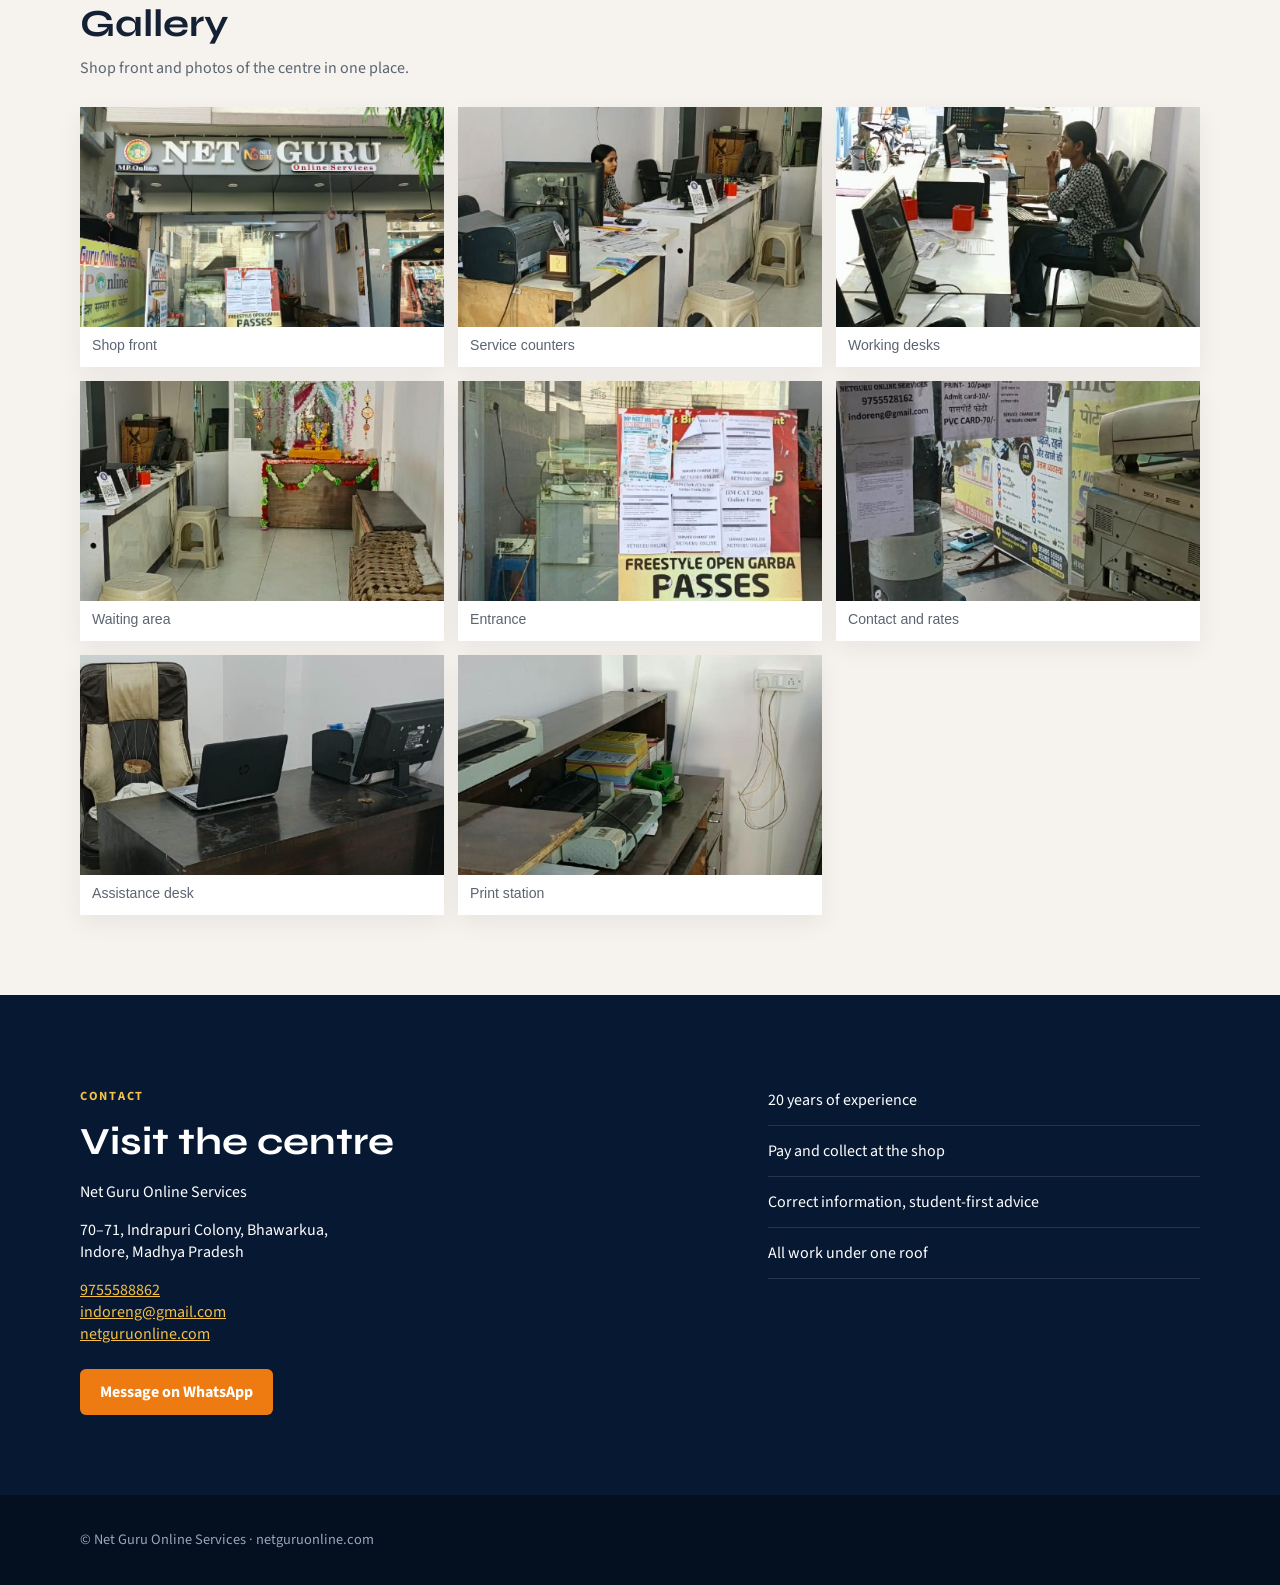
==== commit a27d4abb: "Rename the shop section heading to Our Services. Co-authored-by: Cursor <cursoragent@cursor.com>" ====
--- a/index.html
+++ b/index.html
@@ -59,8 +59,7 @@
 
     <section class="section shop-section" id="shop">
       <div class="wrap">
-        <p class="kicker">Store</p>
-        <h2>Shop services</h2>
+        <h2>Our Services</h2>
         <p class="section-lead">
           Priced items show counter rates. Quote items are confirmed on WhatsApp.
         </p>
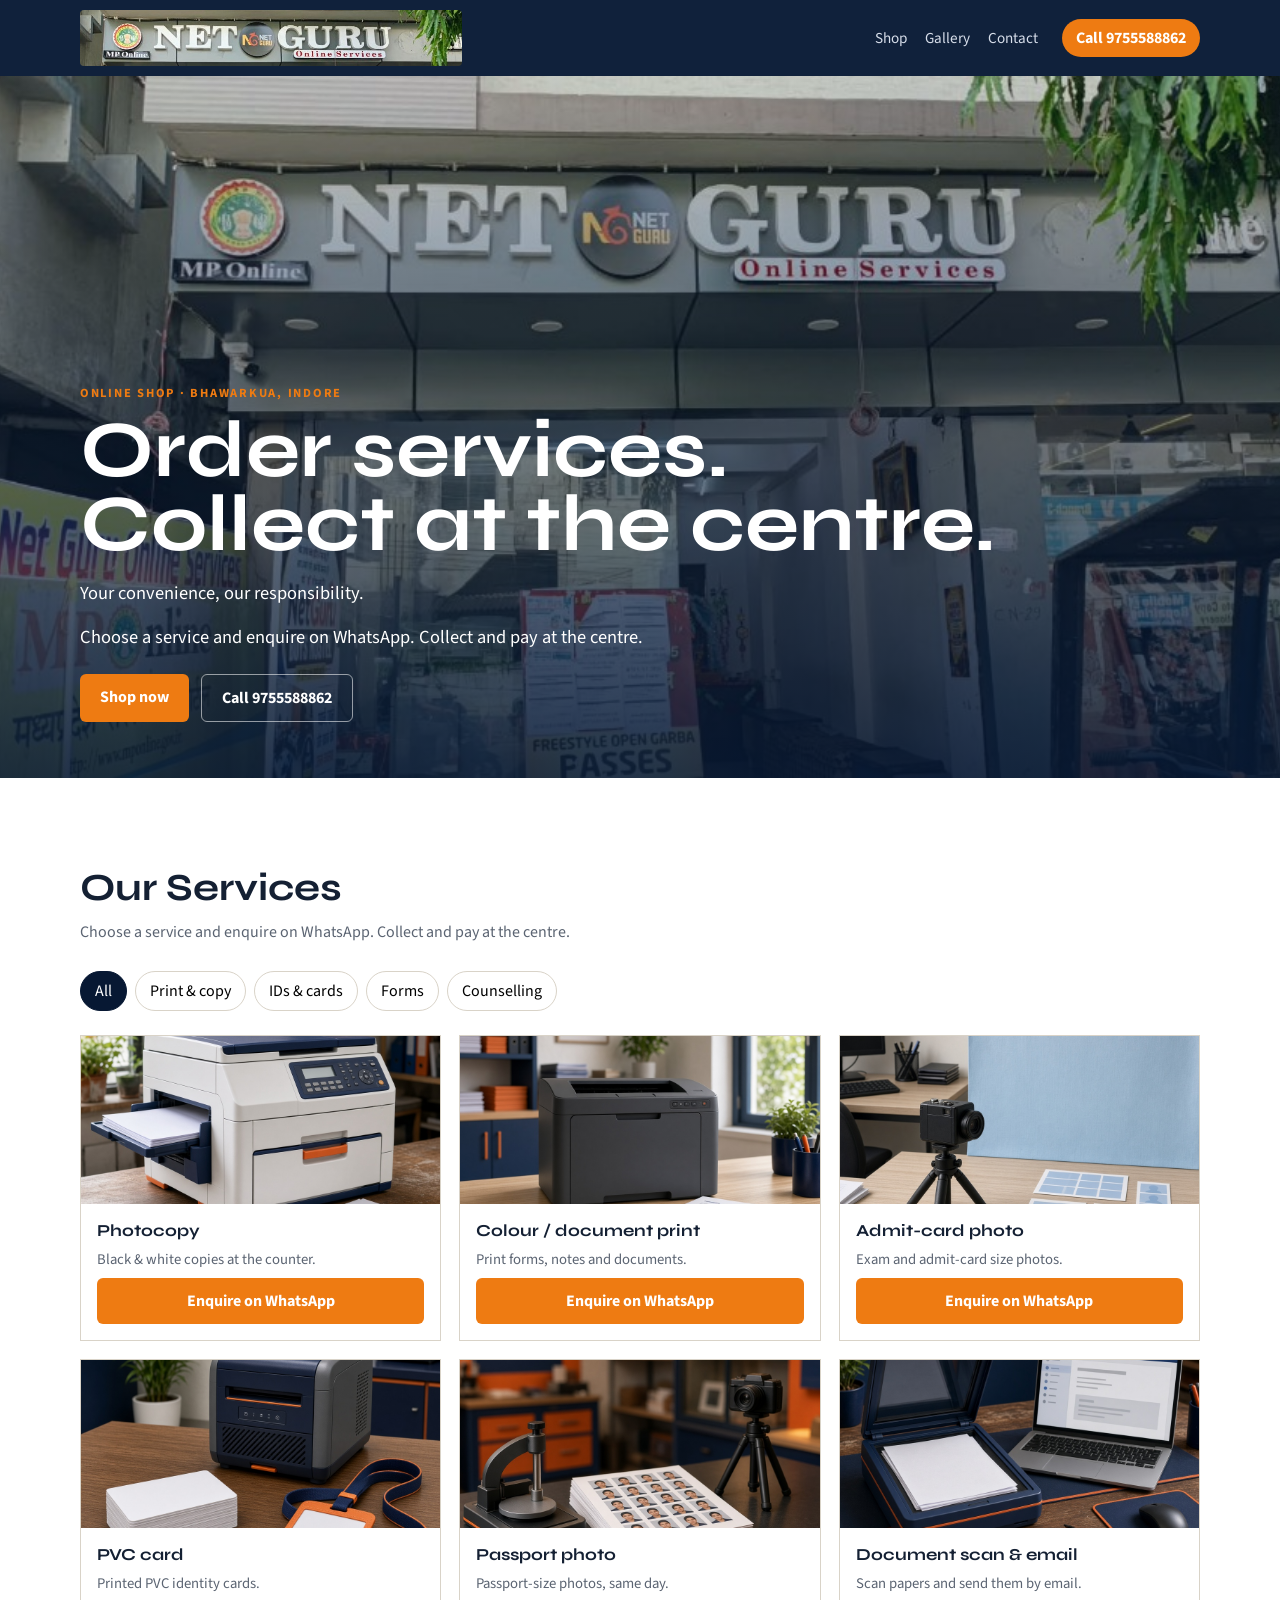
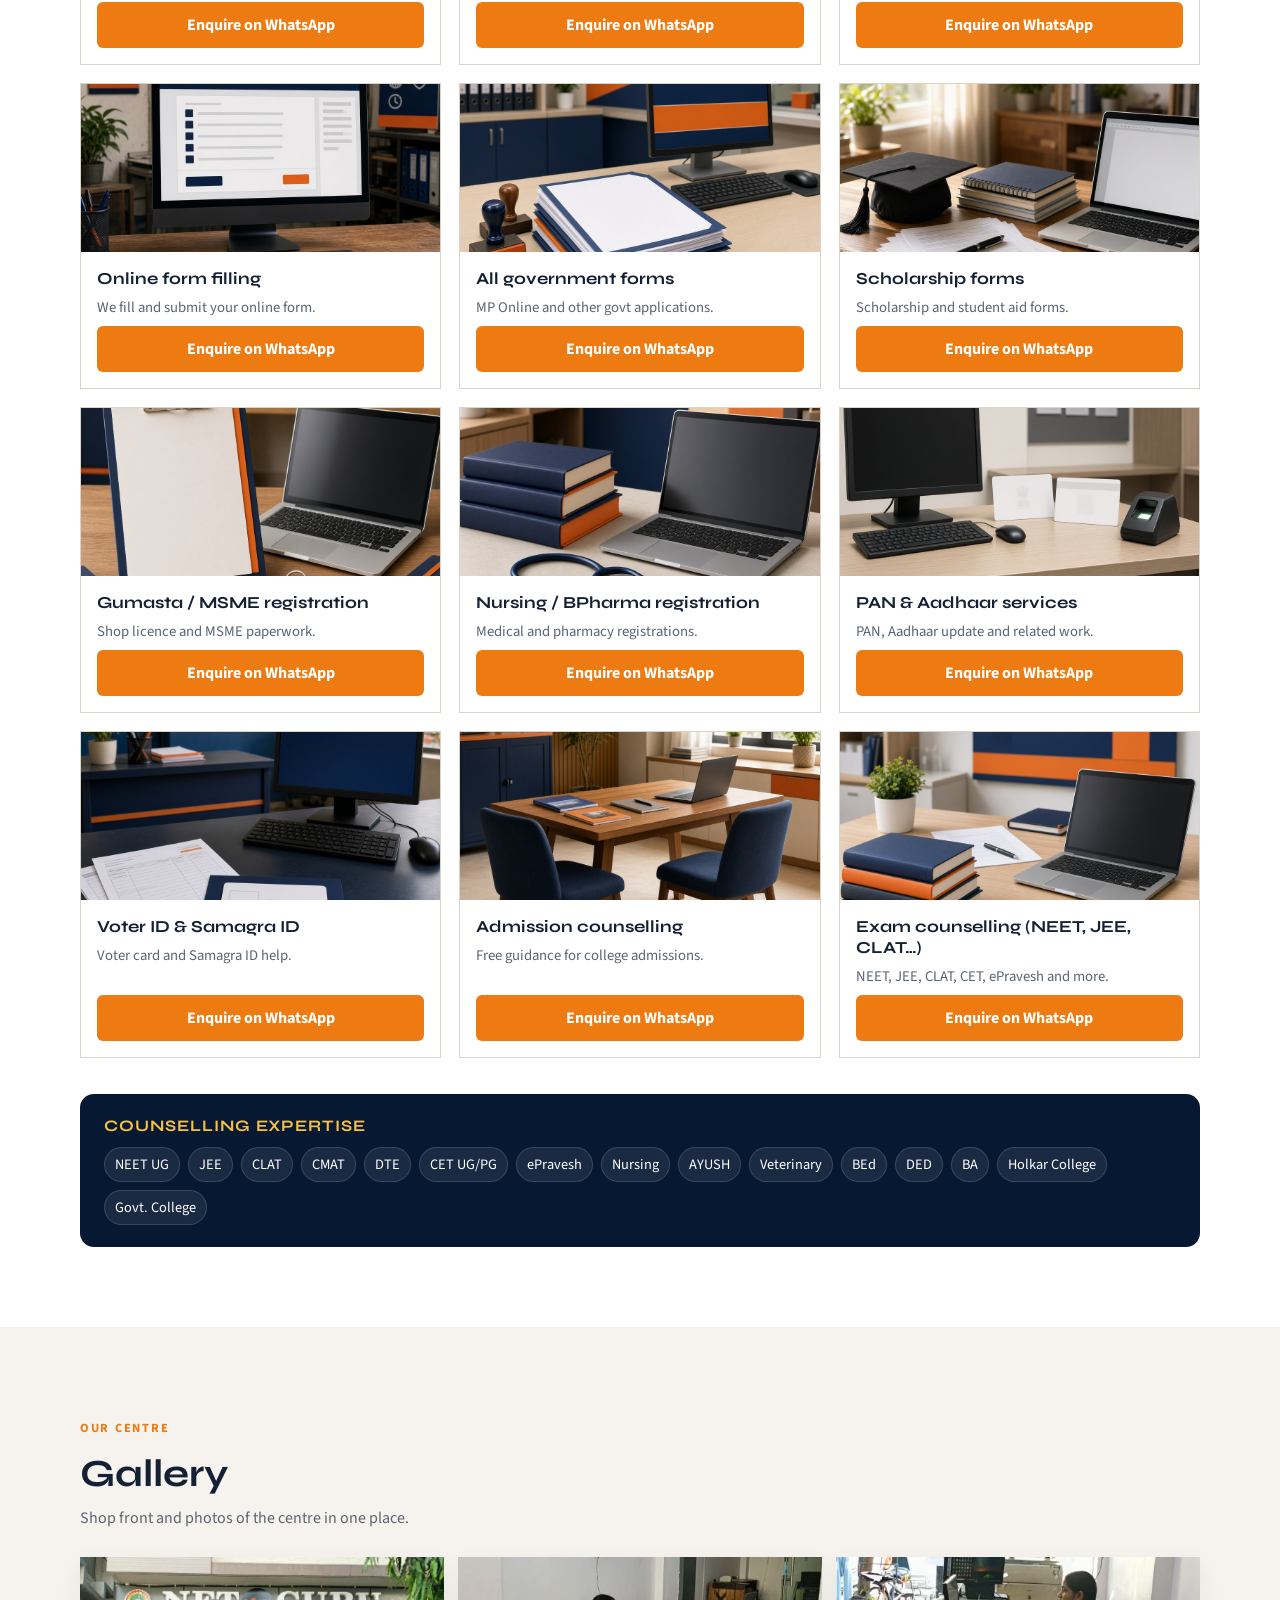
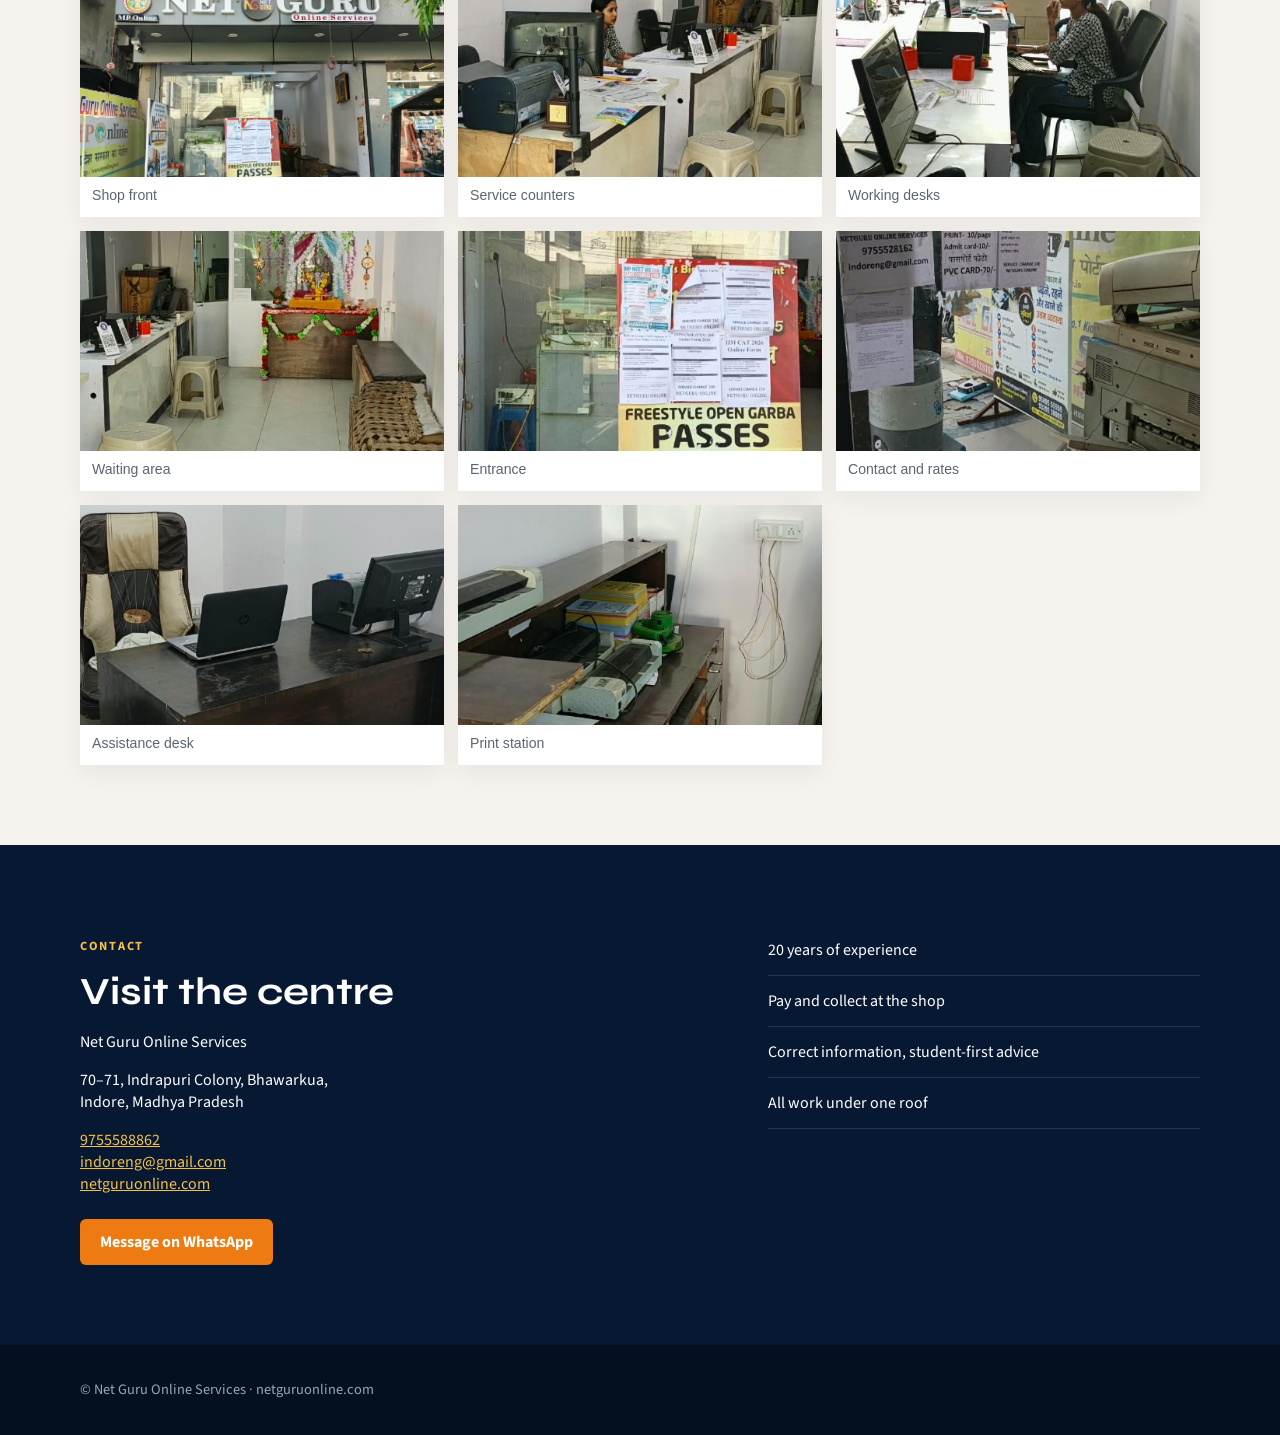
==== commit f36827b5: "Remove prices from shop service cards. Co-authored-by: Cursor <cursoragent@cursor.com>" ====
--- a/index.html
+++ b/index.html
@@ -61,7 +61,7 @@
       <div class="wrap">
         <h2>Our Services</h2>
         <p class="section-lead">
-          Priced items show counter rates. Quote items are confirmed on WhatsApp.
+          Choose a service and enquire on WhatsApp. Collect and pay at the centre.
         </p>
         <div class="filters" data-filters>
           
@@ -98,7 +98,6 @@
             <div class="product-body">
               <h3>Photocopy</h3>
               <p>Black &amp; white copies at the counter.</p>
-              <p class="price">₹2 per page</p>
               <a
                 class="btn primary add-btn"
                 href="https://wa.me/919755588862?text=Hello%20Net%20Guru%2C%20I%20want%20to%20enquire%20about%3A%20Photocopy"
@@ -120,7 +119,6 @@
             <div class="product-body">
               <h3>Colour / document print</h3>
               <p>Print forms, notes and documents.</p>
-              <p class="price">₹10 per page</p>
               <a
                 class="btn primary add-btn"
                 href="https://wa.me/919755588862?text=Hello%20Net%20Guru%2C%20I%20want%20to%20enquire%20about%3A%20Colour%20/%20document%20print"
@@ -142,7 +140,6 @@
             <div class="product-body">
               <h3>Admit-card photo</h3>
               <p>Exam and admit-card size photos.</p>
-              <p class="price">₹10 each</p>
               <a
                 class="btn primary add-btn"
                 href="https://wa.me/919755588862?text=Hello%20Net%20Guru%2C%20I%20want%20to%20enquire%20about%3A%20Admit-card%20photo"
@@ -164,7 +161,6 @@
             <div class="product-body">
               <h3>PVC card</h3>
               <p>Printed PVC identity cards.</p>
-              <p class="price">₹70 each</p>
               <a
                 class="btn primary add-btn"
                 href="https://wa.me/919755588862?text=Hello%20Net%20Guru%2C%20I%20want%20to%20enquire%20about%3A%20PVC%20card"
@@ -186,7 +182,6 @@
             <div class="product-body">
               <h3>Passport photo</h3>
               <p>Passport-size photos, same day.</p>
-              <p class="price">Get quote</p>
               <a
                 class="btn primary add-btn"
                 href="https://wa.me/919755588862?text=Hello%20Net%20Guru%2C%20I%20want%20to%20enquire%20about%3A%20Passport%20photo"
@@ -208,7 +203,6 @@
             <div class="product-body">
               <h3>Document scan &amp; email</h3>
               <p>Scan papers and send them by email.</p>
-              <p class="price">Get quote</p>
               <a
                 class="btn primary add-btn"
                 href="https://wa.me/919755588862?text=Hello%20Net%20Guru%2C%20I%20want%20to%20enquire%20about%3A%20Document%20scan%20%26%20email"
@@ -230,7 +224,6 @@
             <div class="product-body">
               <h3>Online form filling</h3>
               <p>We fill and submit your online form.</p>
-              <p class="price">Get quote</p>
               <a
                 class="btn primary add-btn"
                 href="https://wa.me/919755588862?text=Hello%20Net%20Guru%2C%20I%20want%20to%20enquire%20about%3A%20Online%20form%20filling"
@@ -252,7 +245,6 @@
             <div class="product-body">
               <h3>All government forms</h3>
               <p>MP Online and other govt applications.</p>
-              <p class="price">Get quote</p>
               <a
                 class="btn primary add-btn"
                 href="https://wa.me/919755588862?text=Hello%20Net%20Guru%2C%20I%20want%20to%20enquire%20about%3A%20All%20government%20forms"
@@ -274,7 +266,6 @@
             <div class="product-body">
               <h3>Scholarship forms</h3>
               <p>Scholarship and student aid forms.</p>
-              <p class="price">Get quote</p>
               <a
                 class="btn primary add-btn"
                 href="https://wa.me/919755588862?text=Hello%20Net%20Guru%2C%20I%20want%20to%20enquire%20about%3A%20Scholarship%20forms"
@@ -296,7 +287,6 @@
             <div class="product-body">
               <h3>Gumasta / MSME registration</h3>
               <p>Shop licence and MSME paperwork.</p>
-              <p class="price">Get quote</p>
               <a
                 class="btn primary add-btn"
                 href="https://wa.me/919755588862?text=Hello%20Net%20Guru%2C%20I%20want%20to%20enquire%20about%3A%20Gumasta%20/%20MSME%20registration"
@@ -318,7 +308,6 @@
             <div class="product-body">
               <h3>Nursing / BPharma registration</h3>
               <p>Medical and pharmacy registrations.</p>
-              <p class="price">Get quote</p>
               <a
                 class="btn primary add-btn"
                 href="https://wa.me/919755588862?text=Hello%20Net%20Guru%2C%20I%20want%20to%20enquire%20about%3A%20Nursing%20/%20BPharma%20registration"
@@ -340,7 +329,6 @@
             <div class="product-body">
               <h3>PAN &amp; Aadhaar services</h3>
               <p>PAN, Aadhaar update and related work.</p>
-              <p class="price">Get quote</p>
               <a
                 class="btn primary add-btn"
                 href="https://wa.me/919755588862?text=Hello%20Net%20Guru%2C%20I%20want%20to%20enquire%20about%3A%20PAN%20%26%20Aadhaar%20services"
@@ -362,7 +350,6 @@
             <div class="product-body">
               <h3>Voter ID &amp; Samagra ID</h3>
               <p>Voter card and Samagra ID help.</p>
-              <p class="price">Get quote</p>
               <a
                 class="btn primary add-btn"
                 href="https://wa.me/919755588862?text=Hello%20Net%20Guru%2C%20I%20want%20to%20enquire%20about%3A%20Voter%20ID%20%26%20Samagra%20ID"
@@ -384,7 +371,6 @@
             <div class="product-body">
               <h3>Admission counselling</h3>
               <p>Free guidance for college admissions.</p>
-              <p class="price">Free guidance</p>
               <a
                 class="btn primary add-btn"
                 href="https://wa.me/919755588862?text=Hello%20Net%20Guru%2C%20I%20want%20to%20enquire%20about%3A%20Admission%20counselling"
@@ -406,7 +392,6 @@
             <div class="product-body">
               <h3>Exam counselling (NEET, JEE, CLAT…)</h3>
               <p>NEET, JEE, CLAT, CET, ePravesh and more.</p>
-              <p class="price">Get quote</p>
               <a
                 class="btn primary add-btn"
                 href="https://wa.me/919755588862?text=Hello%20Net%20Guru%2C%20I%20want%20to%20enquire%20about%3A%20Exam%20counselling%20%28NEET%2C%20JEE%2C%20CLAT%E2%80%A6%29"
--- a/static/css/style.css
+++ b/static/css/style.css
@@ -270,12 +270,6 @@
   font-size: 0.92rem;
 }
 
-.price {
-  color: var(--navy) !important;
-  font-weight: 700;
-  font-size: 1rem !important;
-}
-
 .add-btn {
   margin-top: auto;
   border: 0;
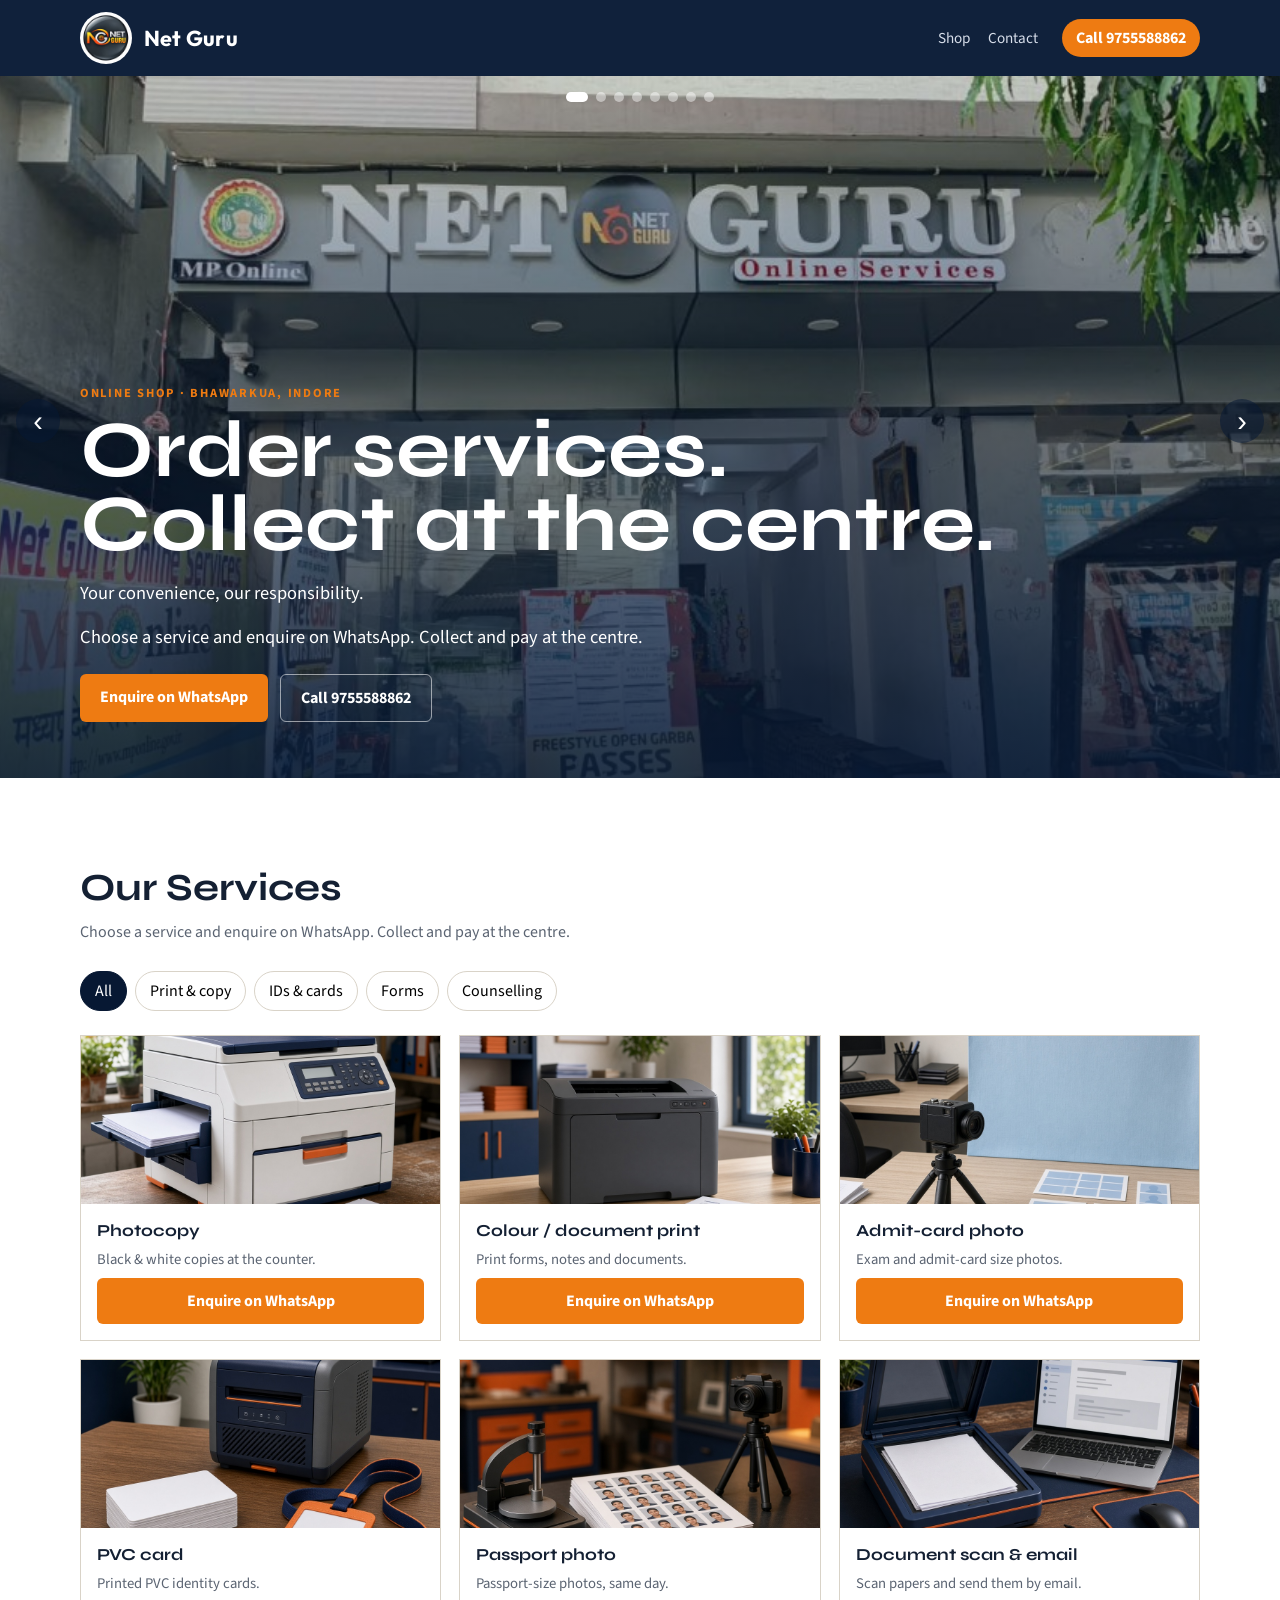
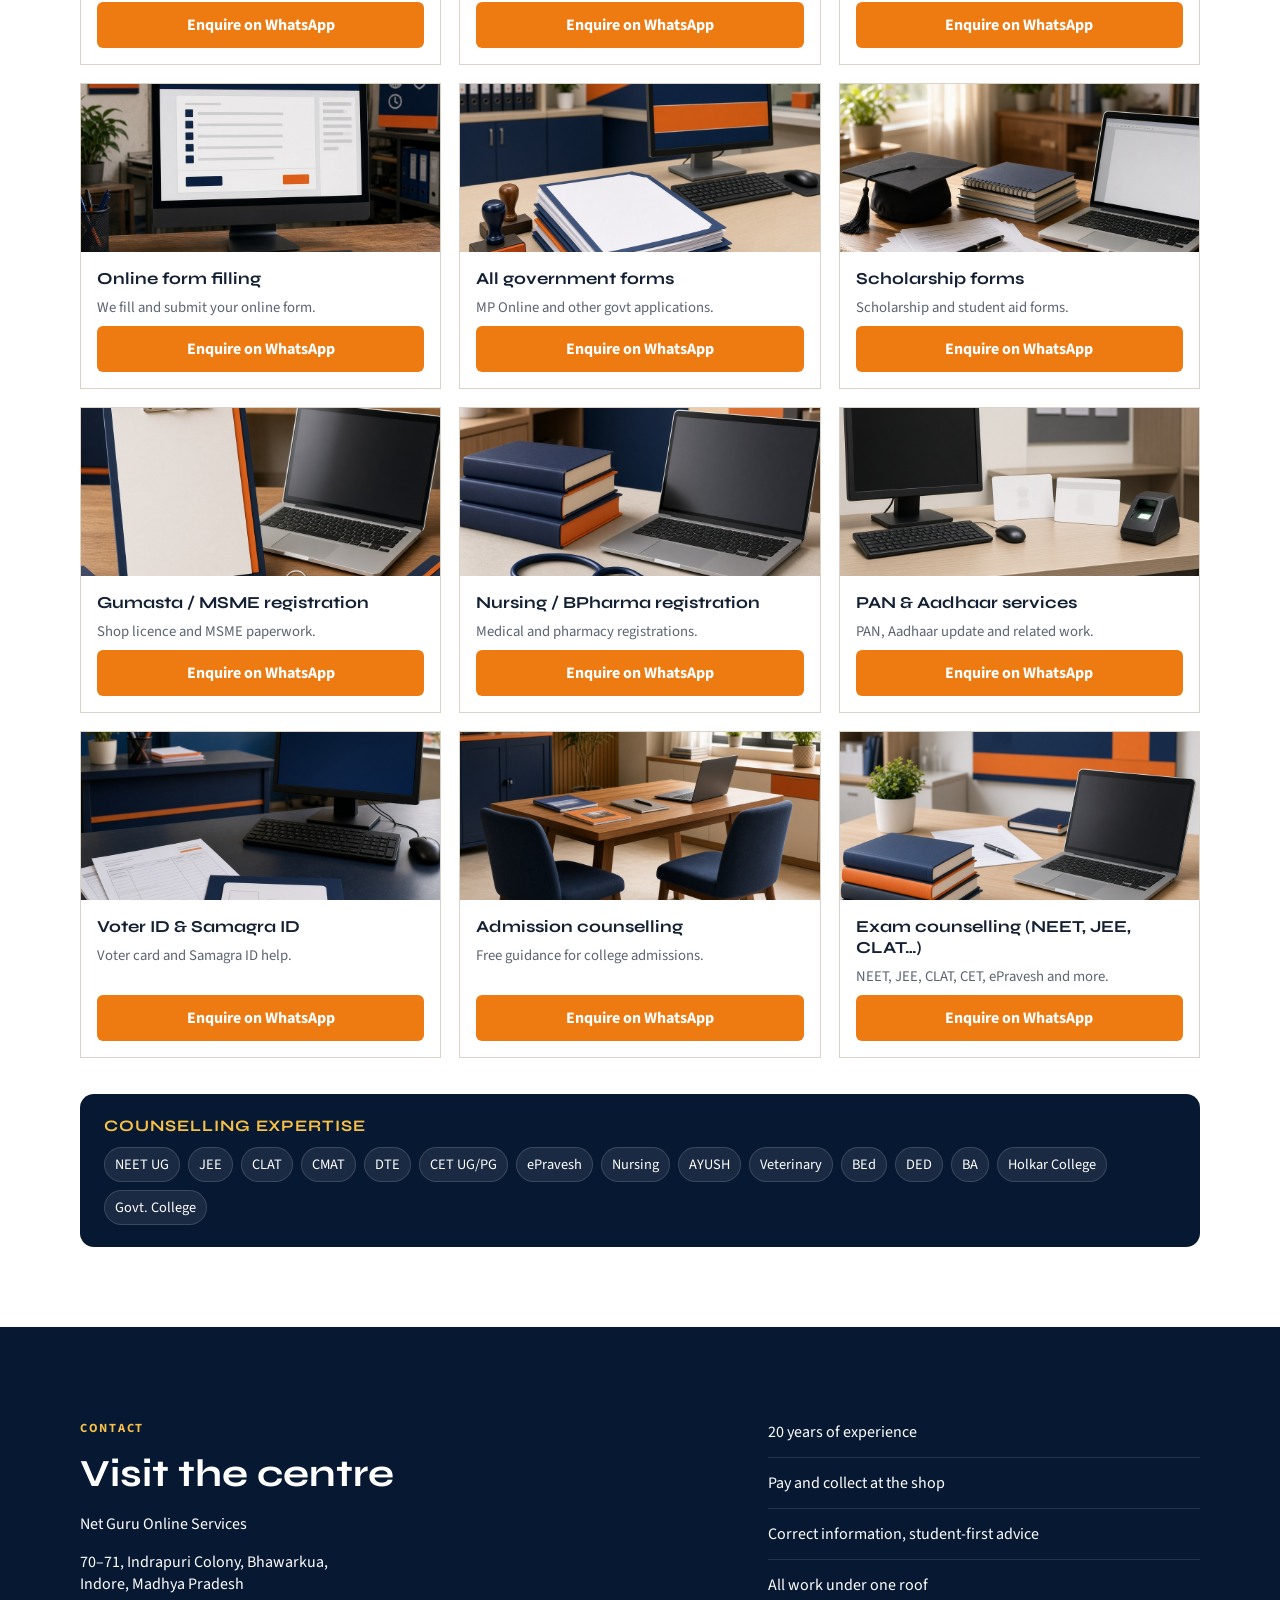
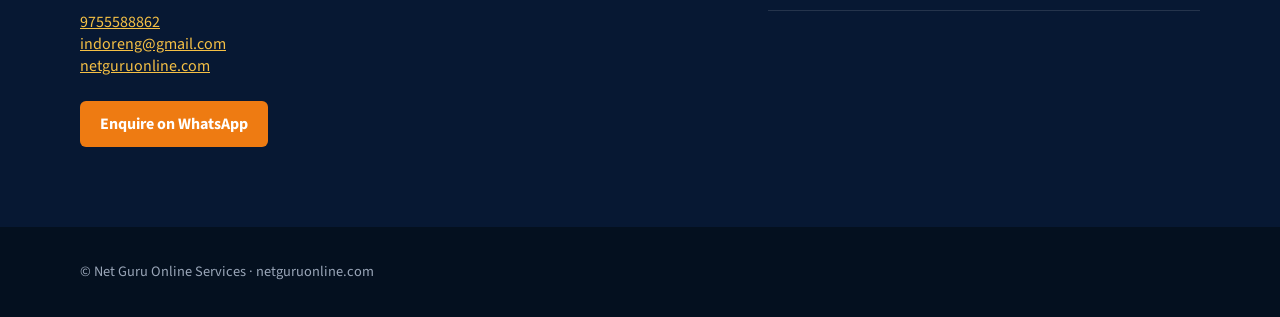
==== commit 995b3c83: "Add a logo header, hero photo slider, and WhatsApp enquiry chatbot. Co-authored-by: Cursor <cursorag" ====
--- a/index.html
+++ b/index.html
@@ -11,7 +11,7 @@
     <link rel="preconnect" href="https://fonts.googleapis.com" />
     <link rel="preconnect" href="https://fonts.gstatic.com" crossorigin />
     <link
-      href="https://fonts.googleapis.com/css2?family=Source+Sans+3:wght@400;600;700&family=Syne:wght@700;800&display=swap"
+      href="https://fonts.googleapis.com/css2?family=Outfit:wght@600;700&family=Source+Sans+3:wght@400;600;700&family=Syne:wght@700;800&display=swap"
       rel="stylesheet"
     />
     <link rel="stylesheet" href="static/css/style.css" />
@@ -21,14 +21,14 @@
       <div class="wrap top-inner">
         <a class="brand" href="#top">
           <img
-            class="brand-sign"
-            src="static/images/header-sign.jpg"
-            alt="NET GURU Online Services"
+            class="brand-logo"
+            src="static/images/netguru-logo.jpg"
+            alt=""
           />
+          <span class="brand-name">Net Guru</span>
         </a>
         <nav>
           <a href="#shop">Shop</a>
-          <a href="#gallery">Gallery</a>
           <a href="#contact">Contact</a>
         </nav>
         <a class="call-btn" href="tel:9755588862">Call 9755588862</a>
@@ -36,11 +36,57 @@
     </header>
 
     <section class="hero" id="top">
-      <img
-        class="hero-photo"
-        src="static/images/shop-front.jpg"
-        alt="Net Guru Online Services shop board and entrance"
-      />
+      <div class="hero-slides" data-hero-slider>
+        
+        <img
+          class="hero-slide is-on"
+          src="static/images/shop-front.jpg"
+          alt="Net Guru Online Services shop front with MP Online board"
+        />
+        
+        <img
+          class="hero-slide"
+          src="static/images/counters.jpg"
+          alt="Service counters inside Net Guru Online Services"
+        />
+        
+        <img
+          class="hero-slide"
+          src="static/images/workspace.jpg"
+          alt="Staff working at computers in the centre"
+        />
+        
+        <img
+          class="hero-slide"
+          src="static/images/waiting-area.jpg"
+          alt="Waiting area inside the centre"
+        />
+        
+        <img
+          class="hero-slide"
+          src="static/images/entrance.jpg"
+          alt="Entrance of Net Guru Online Services"
+        />
+        
+        <img
+          class="hero-slide"
+          src="static/images/contact-window.jpg"
+          alt="Window with contact number, email and service rates"
+        />
+        
+        <img
+          class="hero-slide"
+          src="static/images/private-desk.jpg"
+          alt="Dedicated desk with laptop and printer"
+        />
+        
+        <img
+          class="hero-slide"
+          src="static/images/print-station.jpg"
+          alt="Printing and lamination station"
+        />
+        
+      </div>
       <div class="hero-shade"></div>
       <div class="wrap hero-copy">
         <p class="eyebrow">Online shop · Bhawarkua, Indore</p>
@@ -51,9 +97,86 @@
           centre.
         </p>
         <div class="hero-actions">
-          <a class="btn primary" href="#shop">Shop now</a>
+          <a
+            class="btn primary"
+            href="https://wa.me/919755588862"
+            data-enquire
+          >Enquire on WhatsApp</a>
           <a class="btn ghost" href="tel:9755588862">Call 9755588862</a>
         </div>
+      </div>
+      <button class="hero-ctrl prev" type="button" data-hero-prev aria-label="Previous photo">
+        ‹
+      </button>
+      <button class="hero-ctrl next" type="button" data-hero-next aria-label="Next photo">
+        ›
+      </button>
+      <div class="hero-dots" data-hero-dots>
+        
+        <button
+          type="button"
+          data-hero-dot="0"
+          class="is-on"
+          aria-label="Shop front"
+          aria-current="true"
+        ></button>
+        
+        <button
+          type="button"
+          data-hero-dot="1"
+          class=""
+          aria-label="Service counters"
+          
+        ></button>
+        
+        <button
+          type="button"
+          data-hero-dot="2"
+          class=""
+          aria-label="Working desks"
+          
+        ></button>
+        
+        <button
+          type="button"
+          data-hero-dot="3"
+          class=""
+          aria-label="Waiting area"
+          
+        ></button>
+        
+        <button
+          type="button"
+          data-hero-dot="4"
+          class=""
+          aria-label="Entrance"
+          
+        ></button>
+        
+        <button
+          type="button"
+          data-hero-dot="5"
+          class=""
+          aria-label="Contact and rates"
+          
+        ></button>
+        
+        <button
+          type="button"
+          data-hero-dot="6"
+          class=""
+          aria-label="Assistance desk"
+          
+        ></button>
+        
+        <button
+          type="button"
+          data-hero-dot="7"
+          class=""
+          aria-label="Print station"
+          
+        ></button>
+        
       </div>
     </section>
 
@@ -101,8 +224,9 @@
               <a
                 class="btn primary add-btn"
                 href="https://wa.me/919755588862?text=Hello%20Net%20Guru%2C%20I%20want%20to%20enquire%20about%3A%20Photocopy"
-                target="_blank"
-                rel="noopener"
+                data-enquire
+                data-service="Photocopy"
+                data-category="print"
               >
                 Enquire on WhatsApp
               </a>
@@ -122,8 +246,9 @@
               <a
                 class="btn primary add-btn"
                 href="https://wa.me/919755588862?text=Hello%20Net%20Guru%2C%20I%20want%20to%20enquire%20about%3A%20Colour%20/%20document%20print"
-                target="_blank"
-                rel="noopener"
+                data-enquire
+                data-service="Colour / document print"
+                data-category="print"
               >
                 Enquire on WhatsApp
               </a>
@@ -143,8 +268,9 @@
               <a
                 class="btn primary add-btn"
                 href="https://wa.me/919755588862?text=Hello%20Net%20Guru%2C%20I%20want%20to%20enquire%20about%3A%20Admit-card%20photo"
-                target="_blank"
-                rel="noopener"
+                data-enquire
+                data-service="Admit-card photo"
+                data-category="print"
               >
                 Enquire on WhatsApp
               </a>
@@ -164,8 +290,9 @@
               <a
                 class="btn primary add-btn"
                 href="https://wa.me/919755588862?text=Hello%20Net%20Guru%2C%20I%20want%20to%20enquire%20about%3A%20PVC%20card"
-                target="_blank"
-                rel="noopener"
+                data-enquire
+                data-service="PVC card"
+                data-category="ids"
               >
                 Enquire on WhatsApp
               </a>
@@ -185,8 +312,9 @@
               <a
                 class="btn primary add-btn"
                 href="https://wa.me/919755588862?text=Hello%20Net%20Guru%2C%20I%20want%20to%20enquire%20about%3A%20Passport%20photo"
-                target="_blank"
-                rel="noopener"
+                data-enquire
+                data-service="Passport photo"
+                data-category="print"
               >
                 Enquire on WhatsApp
               </a>
@@ -206,8 +334,9 @@
               <a
                 class="btn primary add-btn"
                 href="https://wa.me/919755588862?text=Hello%20Net%20Guru%2C%20I%20want%20to%20enquire%20about%3A%20Document%20scan%20%26%20email"
-                target="_blank"
-                rel="noopener"
+                data-enquire
+                data-service="Document scan &amp; email"
+                data-category="print"
               >
                 Enquire on WhatsApp
               </a>
@@ -227,8 +356,9 @@
               <a
                 class="btn primary add-btn"
                 href="https://wa.me/919755588862?text=Hello%20Net%20Guru%2C%20I%20want%20to%20enquire%20about%3A%20Online%20form%20filling"
-                target="_blank"
-                rel="noopener"
+                data-enquire
+                data-service="Online form filling"
+                data-category="forms"
               >
                 Enquire on WhatsApp
               </a>
@@ -248,8 +378,9 @@
               <a
                 class="btn primary add-btn"
                 href="https://wa.me/919755588862?text=Hello%20Net%20Guru%2C%20I%20want%20to%20enquire%20about%3A%20All%20government%20forms"
-                target="_blank"
-                rel="noopener"
+                data-enquire
+                data-service="All government forms"
+                data-category="forms"
               >
                 Enquire on WhatsApp
               </a>
@@ -269,8 +400,9 @@
               <a
                 class="btn primary add-btn"
                 href="https://wa.me/919755588862?text=Hello%20Net%20Guru%2C%20I%20want%20to%20enquire%20about%3A%20Scholarship%20forms"
-                target="_blank"
-                rel="noopener"
+                data-enquire
+                data-service="Scholarship forms"
+                data-category="forms"
               >
                 Enquire on WhatsApp
               </a>
@@ -290,8 +422,9 @@
               <a
                 class="btn primary add-btn"
                 href="https://wa.me/919755588862?text=Hello%20Net%20Guru%2C%20I%20want%20to%20enquire%20about%3A%20Gumasta%20/%20MSME%20registration"
-                target="_blank"
-                rel="noopener"
+                data-enquire
+                data-service="Gumasta / MSME registration"
+                data-category="forms"
               >
                 Enquire on WhatsApp
               </a>
@@ -311,8 +444,9 @@
               <a
                 class="btn primary add-btn"
                 href="https://wa.me/919755588862?text=Hello%20Net%20Guru%2C%20I%20want%20to%20enquire%20about%3A%20Nursing%20/%20BPharma%20registration"
-                target="_blank"
-                rel="noopener"
+                data-enquire
+                data-service="Nursing / BPharma registration"
+                data-category="forms"
               >
                 Enquire on WhatsApp
               </a>
@@ -332,8 +466,9 @@
               <a
                 class="btn primary add-btn"
                 href="https://wa.me/919755588862?text=Hello%20Net%20Guru%2C%20I%20want%20to%20enquire%20about%3A%20PAN%20%26%20Aadhaar%20services"
-                target="_blank"
-                rel="noopener"
+                data-enquire
+                data-service="PAN &amp; Aadhaar services"
+                data-category="ids"
               >
                 Enquire on WhatsApp
               </a>
@@ -353,8 +488,9 @@
               <a
                 class="btn primary add-btn"
                 href="https://wa.me/919755588862?text=Hello%20Net%20Guru%2C%20I%20want%20to%20enquire%20about%3A%20Voter%20ID%20%26%20Samagra%20ID"
-                target="_blank"
-                rel="noopener"
+                data-enquire
+                data-service="Voter ID &amp; Samagra ID"
+                data-category="ids"
               >
                 Enquire on WhatsApp
               </a>
@@ -374,8 +510,9 @@
               <a
                 class="btn primary add-btn"
                 href="https://wa.me/919755588862?text=Hello%20Net%20Guru%2C%20I%20want%20to%20enquire%20about%3A%20Admission%20counselling"
-                target="_blank"
-                rel="noopener"
+                data-enquire
+                data-service="Admission counselling"
+                data-category="counselling"
               >
                 Enquire on WhatsApp
               </a>
@@ -395,8 +532,9 @@
               <a
                 class="btn primary add-btn"
                 href="https://wa.me/919755588862?text=Hello%20Net%20Guru%2C%20I%20want%20to%20enquire%20about%3A%20Exam%20counselling%20%28NEET%2C%20JEE%2C%20CLAT%E2%80%A6%29"
-                target="_blank"
-                rel="noopener"
+                data-enquire
+                data-service="Exam counselling (NEET, JEE, CLAT…)"
+                data-category="counselling"
               >
                 Enquire on WhatsApp
               </a>
@@ -442,103 +580,6 @@
         </div>
       </div>
     </section>
-
-    <section class="section gallery-section" id="gallery">
-      <div class="wrap">
-        <p class="kicker">Our centre</p>
-        <h2>Gallery</h2>
-        <p class="section-lead">Shop front and photos of the centre in one place.</p>
-        <div class="gallery">
-          
-          <button
-            class="gallery-item"
-            type="button"
-            data-full="static/images/shop-front.jpg"
-            data-caption="Shop front"
-          >
-            <img src="static/images/shop-front.jpg" alt="Net Guru Online Services shop front with MP Online board" />
-            <span>Shop front</span>
-          </button>
-          
-          <button
-            class="gallery-item"
-            type="button"
-            data-full="static/images/counters.jpg"
-            data-caption="Service counters"
-          >
-            <img src="static/images/counters.jpg" alt="Service counters inside Net Guru Online Services" />
-            <span>Service counters</span>
-          </button>
-          
-          <button
-            class="gallery-item"
-            type="button"
-            data-full="static/images/workspace.jpg"
-            data-caption="Working desks"
-          >
-            <img src="static/images/workspace.jpg" alt="Staff working at computers in the centre" />
-            <span>Working desks</span>
-          </button>
-          
-          <button
-            class="gallery-item"
-            type="button"
-            data-full="static/images/waiting-area.jpg"
-            data-caption="Waiting area"
-          >
-            <img src="static/images/waiting-area.jpg" alt="Waiting area inside the centre" />
-            <span>Waiting area</span>
-          </button>
-          
-          <button
-            class="gallery-item"
-            type="button"
-            data-full="static/images/entrance.jpg"
-            data-caption="Entrance"
-          >
-            <img src="static/images/entrance.jpg" alt="Entrance of Net Guru Online Services" />
-            <span>Entrance</span>
-          </button>
-          
-          <button
-            class="gallery-item"
-            type="button"
-            data-full="static/images/contact-window.jpg"
-            data-caption="Contact and rates"
-          >
-            <img src="static/images/contact-window.jpg" alt="Window with contact number, email and service rates" />
-            <span>Contact and rates</span>
-          </button>
-          
-          <button
-            class="gallery-item"
-            type="button"
-            data-full="static/images/private-desk.jpg"
-            data-caption="Assistance desk"
-          >
-            <img src="static/images/private-desk.jpg" alt="Dedicated desk with laptop and printer" />
-            <span>Assistance desk</span>
-          </button>
-          
-          <button
-            class="gallery-item"
-            type="button"
-            data-full="static/images/print-station.jpg"
-            data-caption="Print station"
-          >
-            <img src="static/images/print-station.jpg" alt="Printing and lamination station" />
-            <span>Print station</span>
-          </button>
-          
-        </div>
-      </div>
-    </section>
-
-    <dialog class="lightbox" id="lightbox">
-      <img alt="" />
-      <p></p>
-      <form method="dialog"><button type="submit">Close</button></form>
-    </dialog>
 
     <section class="section contact" id="contact">
       <div class="wrap contact-grid">
@@ -555,7 +596,7 @@
             <a href="mailto:indoreng@gmail.com">indoreng@gmail.com</a><br />
             <a href="https://netguruonline.com">netguruonline.com</a>
           </p>
-          <a class="btn primary solid" href="https://wa.me/919755588862">Message on WhatsApp</a>
+          <a class="btn primary solid" href="https://wa.me/919755588862" data-enquire>Enquire on WhatsApp</a>
         </div>
         <ul class="why">
           <li>20 years of experience</li>
@@ -571,6 +612,39 @@
         <p>© Net Guru Online Services · netguruonline.com</p>
       </div>
     </footer>
+    <dialog class="wa-chat" id="enquire" aria-labelledby="enquire-title">
+      <div class="wa-head">
+        <img src="static/images/netguru-logo.jpg" alt="" />
+        <div>
+          <h2 id="enquire-title">Net Guru</h2>
+          <p>WhatsApp chat assistant</p>
+        </div>
+        <button type="button" data-enquire-close aria-label="Close chat">×</button>
+      </div>
+      <div class="wa-log" data-chat-log></div>
+      <form class="wa-composer" id="enquire-form">
+        <input name="first_name" type="hidden" />
+        <input name="last_name" type="hidden" />
+        <input name="mobile" type="hidden" />
+        <input name="enquiry_type" type="hidden" />
+        <div class="wa-types" data-chat-types hidden>
+          <button type="button" data-type="Print &amp; copy">Print &amp; copy</button>
+          <button type="button" data-type="IDs &amp; cards">IDs &amp; cards</button>
+          <button type="button" data-type="Forms">Forms</button>
+          <button type="button" data-type="Counselling">Counselling</button>
+          <button type="button" data-type="Other">Other</button>
+        </div>
+        <div class="wa-row">
+          <input
+            data-chat-input
+            type="text"
+            autocomplete="off"
+            placeholder="Type a message"
+          />
+          <button class="wa-send" type="submit">Send</button>
+        </div>
+      </form>
+    </dialog>
     <script src="static/js/main.js"></script>
   </body>
 </html>
--- a/static/css/style.css
+++ b/static/css/style.css
@@ -62,17 +62,27 @@
 .brand {
   display: flex;
   align-items: center;
+  gap: 12px;
   text-decoration: none;
   margin-right: auto;
 }
 
-.brand-sign {
+.brand-logo {
   display: block;
-  height: 56px;
-  width: auto;
-  max-width: min(480px, 58vw);
-  object-fit: contain;
-  border-radius: 4px;
+  height: 52px;
+  width: 52px;
+  object-fit: cover;
+  border-radius: 50%;
+  background: #1c1c1c;
+}
+
+.brand-name {
+  font-family: Outfit, "Source Sans 3", sans-serif;
+  font-weight: 700;
+  font-size: 1.35rem;
+  letter-spacing: 0.01em;
+  color: #fff;
+  white-space: nowrap;
 }
 
 nav {
@@ -104,13 +114,72 @@
   overflow: hidden;
 }
 
-.hero-photo {
+.hero-slides {
+  position: absolute;
+  inset: 0;
+}
+
+.hero-slide {
   position: absolute;
   inset: 0;
   width: 100%;
   height: 100%;
   object-fit: cover;
   object-position: center 35%;
+  opacity: 0;
+  transition: opacity 0.7s ease;
+}
+
+.hero-slide.is-on {
+  opacity: 1;
+}
+
+.hero-ctrl {
+  position: absolute;
+  z-index: 2;
+  top: 46%;
+  width: 44px;
+  height: 44px;
+  border: 0;
+  border-radius: 50%;
+  background: rgba(7, 24, 51, 0.55);
+  color: #fff;
+  font-size: 1.8rem;
+  line-height: 1;
+  cursor: pointer;
+}
+
+.hero-ctrl.prev {
+  left: 16px;
+}
+
+.hero-ctrl.next {
+  right: 16px;
+}
+
+.hero-dots {
+  position: absolute;
+  z-index: 2;
+  top: 16px;
+  left: 50%;
+  transform: translateX(-50%);
+  display: flex;
+  gap: 8px;
+}
+
+.hero-dots button {
+  width: 10px;
+  height: 10px;
+  padding: 0;
+  border: 0;
+  border-radius: 999px;
+  background: rgba(255, 255, 255, 0.45);
+  cursor: pointer;
+}
+
+.hero-dots button.is-on {
+  background: #fff;
+  width: 22px;
 }
 
 .hero-shade {
@@ -186,7 +255,6 @@
 }
 
 .section,
-#gallery,
 #contact,
 #shop {
   scroll-margin-top: 76px;
@@ -354,62 +422,6 @@
   font-size: 0.9rem;
 }
 
-.gallery {
-  display: grid;
-  grid-template-columns: repeat(3, 1fr);
-  gap: 14px;
-}
-
-.gallery-item {
-  margin: 0;
-  padding: 0;
-  border: 0;
-  background: #fff;
-  text-align: left;
-  cursor: zoom-in;
-  box-shadow: 0 8px 24px rgba(7, 24, 51, 0.06);
-}
-
-.gallery-item img {
-  width: 100%;
-  height: 220px;
-  object-fit: cover;
-  display: block;
-}
-
-.gallery-item span {
-  display: block;
-  padding: 10px 12px 14px;
-  font-size: 0.88rem;
-  color: var(--muted);
-}
-
-.lightbox {
-  border: 0;
-  padding: 16px;
-  max-width: min(920px, 94vw);
-  background: #fff;
-}
-
-.lightbox::backdrop {
-  background: rgba(7, 24, 51, 0.72);
-}
-
-.lightbox img {
-  width: 100%;
-  max-height: 72vh;
-  object-fit: contain;
-}
-
-.lightbox button {
-  margin-top: 10px;
-  background: var(--navy);
-  color: #fff;
-  border: 0;
-  padding: 8px 14px;
-  border-radius: 6px;
-}
-
 .contact {
   background: var(--navy);
   color: #fff;
@@ -448,12 +460,148 @@
   font-size: 0.9rem;
 }
 
+.wa-chat {
+  border: 0;
+  padding: 0;
+  width: min(380px, 94vw);
+  height: min(560px, 86vh);
+  border-radius: 16px;
+  overflow: hidden;
+  background: #ece5dd;
+}
+
+.wa-chat[open] {
+  display: flex;
+  flex-direction: column;
+}
+
+.wa-chat::backdrop {
+  background: rgba(7, 24, 51, 0.72);
+}
+
+.wa-head {
+  display: flex;
+  align-items: center;
+  gap: 10px;
+  padding: 10px 12px;
+  background: #075e54;
+  color: #fff;
+}
+
+.wa-head img {
+  width: 40px;
+  height: 40px;
+  border-radius: 50%;
+  object-fit: cover;
+}
+
+.wa-head h2 {
+  margin: 0;
+  font-size: 1rem;
+  font-family: inherit;
+}
+
+.wa-head p {
+  margin: 0;
+  font-size: 0.78rem;
+  opacity: 0.85;
+}
+
+.wa-head button {
+  margin-left: auto;
+  border: 0;
+  background: transparent;
+  color: #fff;
+  font-size: 1.6rem;
+  line-height: 1;
+  cursor: pointer;
+}
+
+.wa-log {
+  flex: 1;
+  overflow: auto;
+  padding: 14px 12px;
+  display: flex;
+  flex-direction: column;
+  gap: 8px;
+}
+
+.wa-bubble {
+  margin: 0;
+  max-width: 82%;
+  padding: 8px 10px;
+  border-radius: 8px;
+  font-size: 0.92rem;
+  line-height: 1.35;
+}
+
+.wa-bubble.bot {
+  align-self: flex-start;
+  background: #fff;
+  color: var(--ink);
+}
+
+.wa-bubble.user {
+  align-self: flex-end;
+  background: #dcf8c6;
+}
+
+.wa-composer {
+  background: #f0f0f0;
+  padding: 8px;
+}
+
+.wa-types[hidden],
+.wa-row input[hidden] {
+  display: none !important;
+}
+
+.wa-types {
+  display: flex;
+  flex-wrap: wrap;
+  gap: 6px;
+  margin-bottom: 8px;
+}
+
+.wa-types button {
+  border: 0;
+  background: #fff;
+  color: #075e54;
+  border-radius: 999px;
+  padding: 6px 10px;
+  font: inherit;
+  font-size: 0.82rem;
+  cursor: pointer;
+}
+
+.wa-row {
+  display: flex;
+  gap: 8px;
+}
+
+.wa-row input {
+  flex: 1;
+  border: 0;
+  border-radius: 999px;
+  padding: 10px 14px;
+  font: inherit;
+}
+
+.wa-send {
+  border: 0;
+  border-radius: 999px;
+  background: #25d366;
+  color: #fff;
+  font-weight: 700;
+  padding: 10px 14px;
+  cursor: pointer;
+}
+
 @media (max-width: 900px) {
   nav {
     display: none;
   }
 
-  .gallery,
   .contact-grid,
   .products {
     grid-template-columns: 1fr 1fr;
@@ -461,18 +609,17 @@
 }
 
 @media (max-width: 640px) {
-  .brand-sign {
-    height: 40px;
-    max-width: 46vw;
+  .brand-logo {
+    height: 44px;
+    width: 44px;
   }
 
-  .gallery,
+  .brand-name {
+    font-size: 1.05rem;
+  }
+
   .contact-grid,
   .products {
     grid-template-columns: 1fr;
   }
-
-  .gallery-item img {
-    height: 240px;
-  }
-}
+}
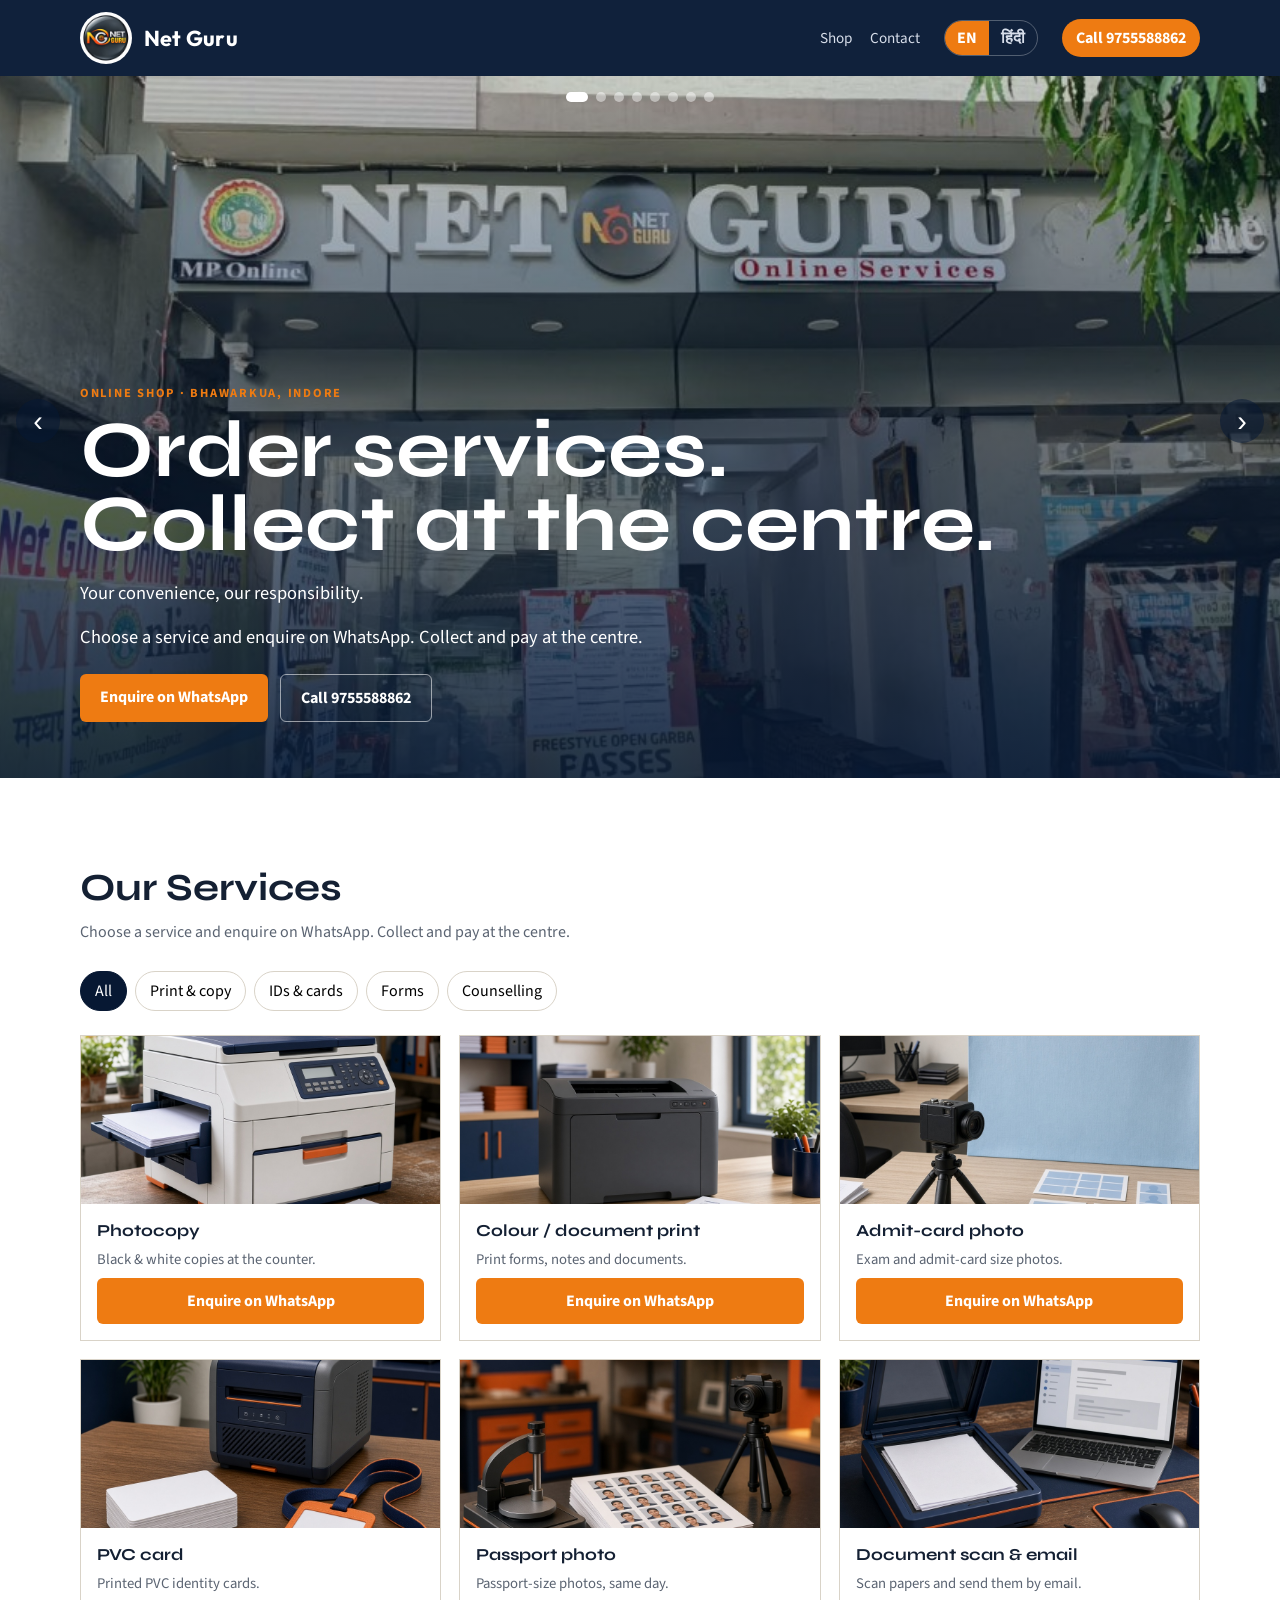
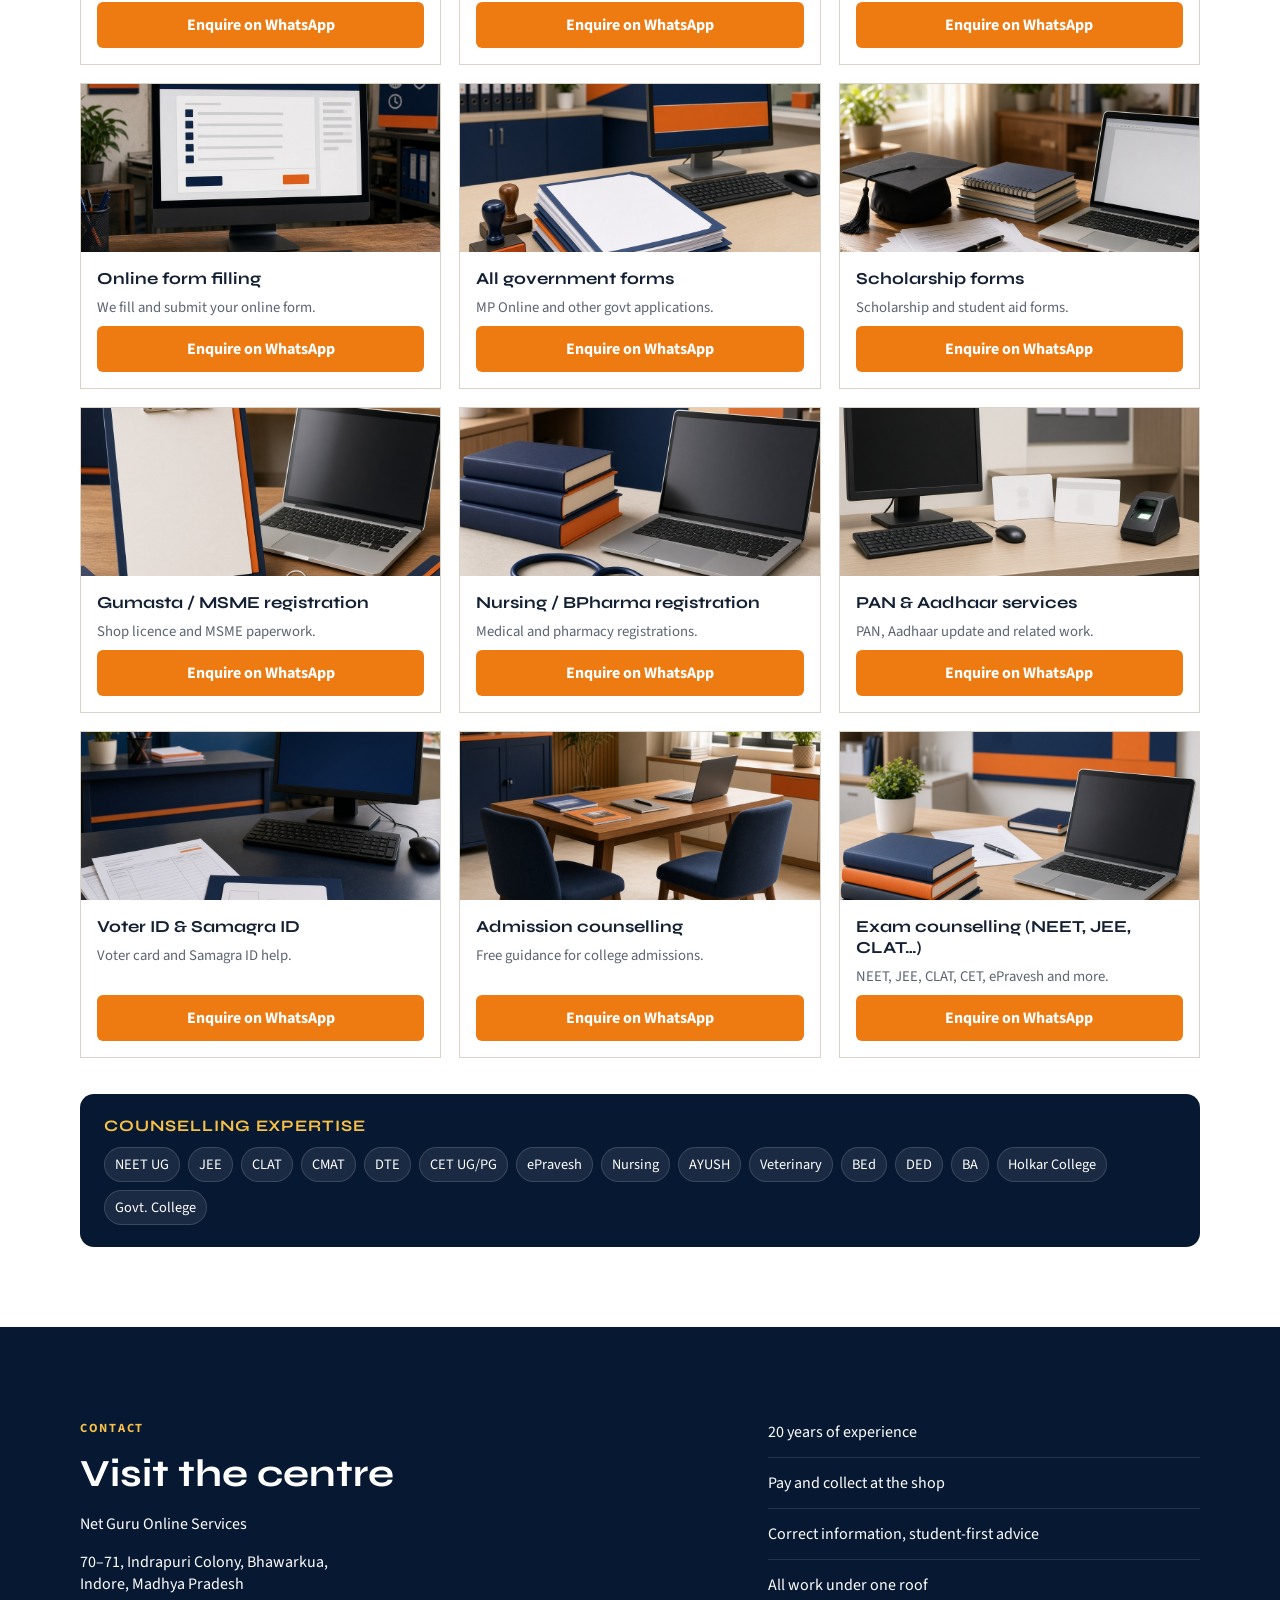
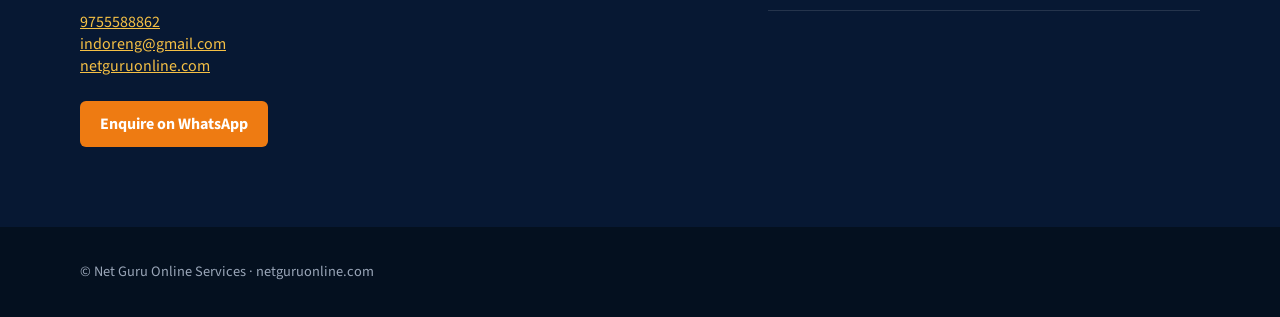
==== commit f493c15b: "Add an English/Hindi toggle and a phone-friendly shop layout. Co-authored-by: Cursor <cursoragent@cu" ====
--- a/index.html
+++ b/index.html
@@ -2,7 +2,7 @@
 <html lang="en">
   <head>
     <meta charset="utf-8" />
-    <meta name="viewport" content="width=device-width, initial-scale=1" />
+    <meta name="viewport" content="width=device-width, initial-scale=1, viewport-fit=cover" />
     <title>Net Guru Shop | netguruonline.com</title>
     <meta
       name="description"
@@ -11,7 +11,7 @@
     <link rel="preconnect" href="https://fonts.googleapis.com" />
     <link rel="preconnect" href="https://fonts.gstatic.com" crossorigin />
     <link
-      href="https://fonts.googleapis.com/css2?family=Outfit:wght@600;700&family=Source+Sans+3:wght@400;600;700&family=Syne:wght@700;800&display=swap"
+      href="https://fonts.googleapis.com/css2?family=Noto+Sans+Devanagari:wght@400;600;700&family=Outfit:wght@600;700&family=Source+Sans+3:wght@400;600;700&family=Syne:wght@700;800&display=swap"
       rel="stylesheet"
     />
     <link rel="stylesheet" href="static/css/style.css" />
@@ -28,10 +28,14 @@
           <span class="brand-name">Net Guru</span>
         </a>
         <nav>
-          <a href="#shop">Shop</a>
-          <a href="#contact">Contact</a>
+          <a href="#shop" data-i18n="nav.shop">Shop</a>
+          <a href="#contact" data-i18n="nav.contact">Contact</a>
         </nav>
-        <a class="call-btn" href="tel:9755588862">Call 9755588862</a>
+        <div class="lang-toggle" role="group" aria-label="Language">
+          <button type="button" data-lang="en" class="is-on">EN</button>
+          <button type="button" data-lang="hi">हिंदी</button>
+        </div>
+        <a class="call-btn" href="tel:9755588862"><span data-i18n="call">Call</span> <span class="call-num">9755588862</span></a>
       </div>
     </header>
 
@@ -89,10 +93,10 @@
       </div>
       <div class="hero-shade"></div>
       <div class="wrap hero-copy">
-        <p class="eyebrow">Online shop · Bhawarkua, Indore</p>
-        <h1>Order services.<br />Collect at the centre.</h1>
-        <p class="lede">Your convenience, our responsibility.</p>
-        <p class="lede">
+        <p class="eyebrow" data-i18n="hero.eyebrow">Online shop · Bhawarkua, Indore</p>
+        <h1 data-i18n-html="hero.title">Order services.<br />Collect at the centre.</h1>
+        <p class="lede" data-i18n="hero.tagline">Your convenience, our responsibility.</p>
+        <p class="lede" data-i18n="hero.lead">
           Choose a service and enquire on WhatsApp. Collect and pay at the
           centre.
         </p>
@@ -101,14 +105,15 @@
             class="btn primary"
             href="https://wa.me/919755588862"
             data-enquire
+            data-i18n="enquire"
           >Enquire on WhatsApp</a>
-          <a class="btn ghost" href="tel:9755588862">Call 9755588862</a>
-        </div>
-      </div>
-      <button class="hero-ctrl prev" type="button" data-hero-prev aria-label="Previous photo">
+          <a class="btn ghost" href="tel:9755588862"><span data-i18n="call">Call</span> 9755588862</a>
+        </div>
+      </div>
+      <button class="hero-ctrl prev" type="button" data-hero-prev data-i18n-aria="prev" aria-label="Previous photo">
         ‹
       </button>
-      <button class="hero-ctrl next" type="button" data-hero-next aria-label="Next photo">
+      <button class="hero-ctrl next" type="button" data-hero-next data-i18n-aria="next" aria-label="Next photo">
         ›
       </button>
       <div class="hero-dots" data-hero-dots>
@@ -182,29 +187,29 @@
 
     <section class="section shop-section" id="shop">
       <div class="wrap">
-        <h2>Our Services</h2>
-        <p class="section-lead">
+        <h2 data-i18n="shop.title">Our Services</h2>
+        <p class="section-lead" data-i18n="shop.lead">
           Choose a service and enquire on WhatsApp. Collect and pay at the centre.
         </p>
         <div class="filters" data-filters>
           
-          <button type="button" class="chip is-on" data-filter="all">
+          <button type="button" class="chip is-on" data-filter="all" data-i18n="cat.all">
             All
           </button>
           
-          <button type="button" class="chip" data-filter="print">
+          <button type="button" class="chip" data-filter="print" data-i18n="cat.print">
             Print &amp; copy
           </button>
           
-          <button type="button" class="chip" data-filter="ids">
+          <button type="button" class="chip" data-filter="ids" data-i18n="cat.ids">
             IDs &amp; cards
           </button>
           
-          <button type="button" class="chip" data-filter="forms">
+          <button type="button" class="chip" data-filter="forms" data-i18n="cat.forms">
             Forms
           </button>
           
-          <button type="button" class="chip" data-filter="counselling">
+          <button type="button" class="chip" data-filter="counselling" data-i18n="cat.counselling">
             Counselling
           </button>
           
@@ -219,14 +224,16 @@
               />
             </div>
             <div class="product-body">
-              <h3>Photocopy</h3>
-              <p>Black &amp; white copies at the counter.</p>
+              <h3 data-i18n="product.photocopy.name">Photocopy</h3>
+              <p data-i18n="product.photocopy.blurb">Black &amp; white copies at the counter.</p>
               <a
                 class="btn primary add-btn"
                 href="https://wa.me/919755588862?text=Hello%20Net%20Guru%2C%20I%20want%20to%20enquire%20about%3A%20Photocopy"
                 data-enquire
                 data-service="Photocopy"
+                data-product="photocopy"
                 data-category="print"
+                data-i18n="enquire"
               >
                 Enquire on WhatsApp
               </a>
@@ -241,14 +248,16 @@
               />
             </div>
             <div class="product-body">
-              <h3>Colour / document print</h3>
-              <p>Print forms, notes and documents.</p>
+              <h3 data-i18n="product.printout.name">Colour / document print</h3>
+              <p data-i18n="product.printout.blurb">Print forms, notes and documents.</p>
               <a
                 class="btn primary add-btn"
                 href="https://wa.me/919755588862?text=Hello%20Net%20Guru%2C%20I%20want%20to%20enquire%20about%3A%20Colour%20/%20document%20print"
                 data-enquire
                 data-service="Colour / document print"
+                data-product="printout"
                 data-category="print"
+                data-i18n="enquire"
               >
                 Enquire on WhatsApp
               </a>
@@ -263,14 +272,16 @@
               />
             </div>
             <div class="product-body">
-              <h3>Admit-card photo</h3>
-              <p>Exam and admit-card size photos.</p>
+              <h3 data-i18n="product.admit-photo.name">Admit-card photo</h3>
+              <p data-i18n="product.admit-photo.blurb">Exam and admit-card size photos.</p>
               <a
                 class="btn primary add-btn"
                 href="https://wa.me/919755588862?text=Hello%20Net%20Guru%2C%20I%20want%20to%20enquire%20about%3A%20Admit-card%20photo"
                 data-enquire
                 data-service="Admit-card photo"
+                data-product="admit-photo"
                 data-category="print"
+                data-i18n="enquire"
               >
                 Enquire on WhatsApp
               </a>
@@ -285,14 +296,16 @@
               />
             </div>
             <div class="product-body">
-              <h3>PVC card</h3>
-              <p>Printed PVC identity cards.</p>
+              <h3 data-i18n="product.pvc-card.name">PVC card</h3>
+              <p data-i18n="product.pvc-card.blurb">Printed PVC identity cards.</p>
               <a
                 class="btn primary add-btn"
                 href="https://wa.me/919755588862?text=Hello%20Net%20Guru%2C%20I%20want%20to%20enquire%20about%3A%20PVC%20card"
                 data-enquire
                 data-service="PVC card"
+                data-product="pvc-card"
                 data-category="ids"
+                data-i18n="enquire"
               >
                 Enquire on WhatsApp
               </a>
@@ -307,14 +320,16 @@
               />
             </div>
             <div class="product-body">
-              <h3>Passport photo</h3>
-              <p>Passport-size photos, same day.</p>
+              <h3 data-i18n="product.passport-photo.name">Passport photo</h3>
+              <p data-i18n="product.passport-photo.blurb">Passport-size photos, same day.</p>
               <a
                 class="btn primary add-btn"
                 href="https://wa.me/919755588862?text=Hello%20Net%20Guru%2C%20I%20want%20to%20enquire%20about%3A%20Passport%20photo"
                 data-enquire
                 data-service="Passport photo"
+                data-product="passport-photo"
                 data-category="print"
+                data-i18n="enquire"
               >
                 Enquire on WhatsApp
               </a>
@@ -329,14 +344,16 @@
               />
             </div>
             <div class="product-body">
-              <h3>Document scan &amp; email</h3>
-              <p>Scan papers and send them by email.</p>
+              <h3 data-i18n="product.scan-email.name">Document scan &amp; email</h3>
+              <p data-i18n="product.scan-email.blurb">Scan papers and send them by email.</p>
               <a
                 class="btn primary add-btn"
                 href="https://wa.me/919755588862?text=Hello%20Net%20Guru%2C%20I%20want%20to%20enquire%20about%3A%20Document%20scan%20%26%20email"
                 data-enquire
                 data-service="Document scan &amp; email"
+                data-product="scan-email"
                 data-category="print"
+                data-i18n="enquire"
               >
                 Enquire on WhatsApp
               </a>
@@ -351,14 +368,16 @@
               />
             </div>
             <div class="product-body">
-              <h3>Online form filling</h3>
-              <p>We fill and submit your online form.</p>
+              <h3 data-i18n="product.online-form.name">Online form filling</h3>
+              <p data-i18n="product.online-form.blurb">We fill and submit your online form.</p>
               <a
                 class="btn primary add-btn"
                 href="https://wa.me/919755588862?text=Hello%20Net%20Guru%2C%20I%20want%20to%20enquire%20about%3A%20Online%20form%20filling"
                 data-enquire
                 data-service="Online form filling"
+                data-product="online-form"
                 data-category="forms"
+                data-i18n="enquire"
               >
                 Enquire on WhatsApp
               </a>
@@ -373,14 +392,16 @@
               />
             </div>
             <div class="product-body">
-              <h3>All government forms</h3>
-              <p>MP Online and other govt applications.</p>
+              <h3 data-i18n="product.govt-forms.name">All government forms</h3>
+              <p data-i18n="product.govt-forms.blurb">MP Online and other govt applications.</p>
               <a
                 class="btn primary add-btn"
                 href="https://wa.me/919755588862?text=Hello%20Net%20Guru%2C%20I%20want%20to%20enquire%20about%3A%20All%20government%20forms"
                 data-enquire
                 data-service="All government forms"
+                data-product="govt-forms"
                 data-category="forms"
+                data-i18n="enquire"
               >
                 Enquire on WhatsApp
               </a>
@@ -395,14 +416,16 @@
               />
             </div>
             <div class="product-body">
-              <h3>Scholarship forms</h3>
-              <p>Scholarship and student aid forms.</p>
+              <h3 data-i18n="product.scholarship.name">Scholarship forms</h3>
+              <p data-i18n="product.scholarship.blurb">Scholarship and student aid forms.</p>
               <a
                 class="btn primary add-btn"
                 href="https://wa.me/919755588862?text=Hello%20Net%20Guru%2C%20I%20want%20to%20enquire%20about%3A%20Scholarship%20forms"
                 data-enquire
                 data-service="Scholarship forms"
+                data-product="scholarship"
                 data-category="forms"
+                data-i18n="enquire"
               >
                 Enquire on WhatsApp
               </a>
@@ -417,14 +440,16 @@
               />
             </div>
             <div class="product-body">
-              <h3>Gumasta / MSME registration</h3>
-              <p>Shop licence and MSME paperwork.</p>
+              <h3 data-i18n="product.gumasta-msme.name">Gumasta / MSME registration</h3>
+              <p data-i18n="product.gumasta-msme.blurb">Shop licence and MSME paperwork.</p>
               <a
                 class="btn primary add-btn"
                 href="https://wa.me/919755588862?text=Hello%20Net%20Guru%2C%20I%20want%20to%20enquire%20about%3A%20Gumasta%20/%20MSME%20registration"
                 data-enquire
                 data-service="Gumasta / MSME registration"
+                data-product="gumasta-msme"
                 data-category="forms"
+                data-i18n="enquire"
               >
                 Enquire on WhatsApp
               </a>
@@ -439,14 +464,16 @@
               />
             </div>
             <div class="product-body">
-              <h3>Nursing / BPharma registration</h3>
-              <p>Medical and pharmacy registrations.</p>
+              <h3 data-i18n="product.medical-reg.name">Nursing / BPharma registration</h3>
+              <p data-i18n="product.medical-reg.blurb">Medical and pharmacy registrations.</p>
               <a
                 class="btn primary add-btn"
                 href="https://wa.me/919755588862?text=Hello%20Net%20Guru%2C%20I%20want%20to%20enquire%20about%3A%20Nursing%20/%20BPharma%20registration"
                 data-enquire
                 data-service="Nursing / BPharma registration"
+                data-product="medical-reg"
                 data-category="forms"
+                data-i18n="enquire"
               >
                 Enquire on WhatsApp
               </a>
@@ -461,14 +488,16 @@
               />
             </div>
             <div class="product-body">
-              <h3>PAN &amp; Aadhaar services</h3>
-              <p>PAN, Aadhaar update and related work.</p>
+              <h3 data-i18n="product.pan-aadhaar.name">PAN &amp; Aadhaar services</h3>
+              <p data-i18n="product.pan-aadhaar.blurb">PAN, Aadhaar update and related work.</p>
               <a
                 class="btn primary add-btn"
                 href="https://wa.me/919755588862?text=Hello%20Net%20Guru%2C%20I%20want%20to%20enquire%20about%3A%20PAN%20%26%20Aadhaar%20services"
                 data-enquire
                 data-service="PAN &amp; Aadhaar services"
+                data-product="pan-aadhaar"
                 data-category="ids"
+                data-i18n="enquire"
               >
                 Enquire on WhatsApp
               </a>
@@ -483,14 +512,16 @@
               />
             </div>
             <div class="product-body">
-              <h3>Voter ID &amp; Samagra ID</h3>
-              <p>Voter card and Samagra ID help.</p>
+              <h3 data-i18n="product.voter-samagra.name">Voter ID &amp; Samagra ID</h3>
+              <p data-i18n="product.voter-samagra.blurb">Voter card and Samagra ID help.</p>
               <a
                 class="btn primary add-btn"
                 href="https://wa.me/919755588862?text=Hello%20Net%20Guru%2C%20I%20want%20to%20enquire%20about%3A%20Voter%20ID%20%26%20Samagra%20ID"
                 data-enquire
                 data-service="Voter ID &amp; Samagra ID"
+                data-product="voter-samagra"
                 data-category="ids"
+                data-i18n="enquire"
               >
                 Enquire on WhatsApp
               </a>
@@ -505,14 +536,16 @@
               />
             </div>
             <div class="product-body">
-              <h3>Admission counselling</h3>
-              <p>Free guidance for college admissions.</p>
+              <h3 data-i18n="product.counselling.name">Admission counselling</h3>
+              <p data-i18n="product.counselling.blurb">Free guidance for college admissions.</p>
               <a
                 class="btn primary add-btn"
                 href="https://wa.me/919755588862?text=Hello%20Net%20Guru%2C%20I%20want%20to%20enquire%20about%3A%20Admission%20counselling"
                 data-enquire
                 data-service="Admission counselling"
+                data-product="counselling"
                 data-category="counselling"
+                data-i18n="enquire"
               >
                 Enquire on WhatsApp
               </a>
@@ -527,14 +560,16 @@
               />
             </div>
             <div class="product-body">
-              <h3>Exam counselling (NEET, JEE, CLAT…)</h3>
-              <p>NEET, JEE, CLAT, CET, ePravesh and more.</p>
+              <h3 data-i18n="product.exam-counselling.name">Exam counselling (NEET, JEE, CLAT…)</h3>
+              <p data-i18n="product.exam-counselling.blurb">NEET, JEE, CLAT, CET, ePravesh and more.</p>
               <a
                 class="btn primary add-btn"
                 href="https://wa.me/919755588862?text=Hello%20Net%20Guru%2C%20I%20want%20to%20enquire%20about%3A%20Exam%20counselling%20%28NEET%2C%20JEE%2C%20CLAT%E2%80%A6%29"
                 data-enquire
                 data-service="Exam counselling (NEET, JEE, CLAT…)"
+                data-product="exam-counselling"
                 data-category="counselling"
+                data-i18n="enquire"
               >
                 Enquire on WhatsApp
               </a>
@@ -543,7 +578,7 @@
           
         </div>
         <div class="expertise">
-          <h3>Counselling expertise</h3>
+          <h3 data-i18n="shop.expertise">Counselling expertise</h3>
           <ul>
             
             <li>NEET UG</li>
@@ -584,10 +619,10 @@
     <section class="section contact" id="contact">
       <div class="wrap contact-grid">
         <div>
-          <p class="kicker">Contact</p>
-          <h2>Visit the centre</h2>
+          <p class="kicker" data-i18n="nav.contact">Contact</p>
+          <h2 data-i18n="contact.title">Visit the centre</h2>
           <p>Net Guru Online Services</p>
-          <p>
+          <p data-i18n-html="contact.address">
             70–71, Indrapuri Colony, Bhawarkua,<br />
             Indore, Madhya Pradesh
           </p>
@@ -596,13 +631,13 @@
             <a href="mailto:indoreng@gmail.com">indoreng@gmail.com</a><br />
             <a href="https://netguruonline.com">netguruonline.com</a>
           </p>
-          <a class="btn primary solid" href="https://wa.me/919755588862" data-enquire>Enquire on WhatsApp</a>
+          <a class="btn primary solid" href="https://wa.me/919755588862" data-enquire data-i18n="enquire">Enquire on WhatsApp</a>
         </div>
         <ul class="why">
-          <li>20 years of experience</li>
-          <li>Pay and collect at the shop</li>
-          <li>Correct information, student-first advice</li>
-          <li>All work under one roof</li>
+          <li data-i18n="why.experience">20 years of experience</li>
+          <li data-i18n="why.pay">Pay and collect at the shop</li>
+          <li data-i18n="why.advice">Correct information, student-first advice</li>
+          <li data-i18n="why.roof">All work under one roof</li>
         </ul>
       </div>
     </section>
@@ -617,9 +652,9 @@
         <img src="static/images/netguru-logo.jpg" alt="" />
         <div>
           <h2 id="enquire-title">Net Guru</h2>
-          <p>WhatsApp chat assistant</p>
-        </div>
-        <button type="button" data-enquire-close aria-label="Close chat">×</button>
+          <p data-i18n="chat.assistant">WhatsApp chat assistant</p>
+        </div>
+        <button type="button" data-enquire-close data-i18n-aria="chat.close" aria-label="Close chat">×</button>
       </div>
       <div class="wa-log" data-chat-log></div>
       <form class="wa-composer" id="enquire-form">
@@ -628,20 +663,21 @@
         <input name="mobile" type="hidden" />
         <input name="enquiry_type" type="hidden" />
         <div class="wa-types" data-chat-types hidden>
-          <button type="button" data-type="Print &amp; copy">Print &amp; copy</button>
-          <button type="button" data-type="IDs &amp; cards">IDs &amp; cards</button>
-          <button type="button" data-type="Forms">Forms</button>
-          <button type="button" data-type="Counselling">Counselling</button>
-          <button type="button" data-type="Other">Other</button>
+          <button type="button" data-type="print" data-i18n="type.print">Print &amp; copy</button>
+          <button type="button" data-type="ids" data-i18n="type.ids">IDs &amp; cards</button>
+          <button type="button" data-type="forms" data-i18n="type.forms">Forms</button>
+          <button type="button" data-type="counselling" data-i18n="type.counselling">Counselling</button>
+          <button type="button" data-type="other" data-i18n="type.other">Other</button>
         </div>
         <div class="wa-row">
           <input
             data-chat-input
             type="text"
             autocomplete="off"
+            data-i18n-placeholder="chat.placeholder"
             placeholder="Type a message"
           />
-          <button class="wa-send" type="submit">Send</button>
+          <button class="wa-send" type="submit" data-i18n="chat.send">Send</button>
         </div>
       </form>
     </dialog>
--- a/static/css/style.css
+++ b/static/css/style.css
@@ -15,6 +15,8 @@
 
 html {
   scroll-behavior: smooth;
+  -webkit-text-size-adjust: 100%;
+  text-size-adjust: 100%;
 }
 
 body {
@@ -22,6 +24,11 @@
   font-family: "Source Sans 3", sans-serif;
   color: var(--ink);
   background: var(--paper);
+  overflow-x: hidden;
+}
+
+img {
+  max-width: 100%;
 }
 
 a {
@@ -50,6 +57,7 @@
   z-index: 10;
   background: rgba(7, 24, 51, 0.96);
   color: #fff;
+  padding-top: env(safe-area-inset-top);
 }
 
 .top-inner {
@@ -57,6 +65,7 @@
   align-items: center;
   gap: 24px;
   min-height: 76px;
+  min-width: 0;
 }
 
 .brand {
@@ -65,6 +74,7 @@
   gap: 12px;
   text-decoration: none;
   margin-right: auto;
+  min-width: 0;
 }
 
 .brand-logo {
@@ -94,6 +104,33 @@
   text-decoration: none;
   color: #d7deea;
   font-size: 0.95rem;
+}
+
+.lang-toggle {
+  display: flex;
+  border: 1px solid rgba(255, 255, 255, 0.28);
+  border-radius: 999px;
+  overflow: hidden;
+  flex-shrink: 0;
+}
+
+.lang-toggle button {
+  border: 0;
+  background: transparent;
+  color: #d7deea;
+  padding: 6px 12px;
+  cursor: pointer;
+  font: inherit;
+  font-weight: 700;
+}
+
+.lang-toggle button.is-on {
+  background: var(--orange);
+  color: #fff;
+}
+
+html[lang="hi"] body {
+  font-family: "Noto Sans Devanagari", "Source Sans 3", sans-serif;
 }
 
 .call-btn {
@@ -606,20 +643,106 @@
   .products {
     grid-template-columns: 1fr 1fr;
   }
+
+  .hero {
+    min-height: 70vh;
+  }
+
+  h1 {
+    font-size: clamp(1.9rem, 9vw, 3.2rem);
+    line-height: 1.05;
+  }
 }
 
 @media (max-width: 640px) {
+  .wrap {
+    width: min(1120px, calc(100% - 24px));
+  }
+
+  .top-inner {
+    gap: 8px;
+    min-height: 58px;
+  }
+
+  .lang-toggle button {
+    padding: 6px 9px;
+    font-size: 0.82rem;
+  }
+
+  .brand {
+    gap: 8px;
+  }
+
   .brand-logo {
-    height: 44px;
-    width: 44px;
+    height: 40px;
+    width: 40px;
   }
 
   .brand-name {
-    font-size: 1.05rem;
+    font-size: 1rem;
+  }
+
+  .call-num {
+    display: none;
+  }
+
+  .call-btn {
+    padding: 8px 12px;
+  }
+
+  .hero {
+    min-height: auto;
+  }
+
+  .hero-copy {
+    padding: 52px 0 28px;
+  }
+
+  .lede {
+    font-size: 1rem;
+  }
+
+  .hero-actions {
+    flex-direction: column;
+    align-items: stretch;
+  }
+
+  .hero-actions .btn {
+    text-align: center;
+  }
+
+  .hero-ctrl {
+    display: none;
+  }
+
+  .hero-dots {
+    top: 10px;
+  }
+
+  .section {
+    padding: 40px 0;
   }
 
   .contact-grid,
   .products {
     grid-template-columns: 1fr;
   }
-}
+
+  .product-media {
+    height: 180px;
+  }
+
+  .wa-chat {
+    width: 100%;
+    max-width: 100%;
+    height: 100dvh;
+    height: 100vh;
+    margin: 0;
+    border-radius: 0;
+  }
+
+  .wa-row input,
+  .wa-send {
+    font-size: 16px;
+  }
+}
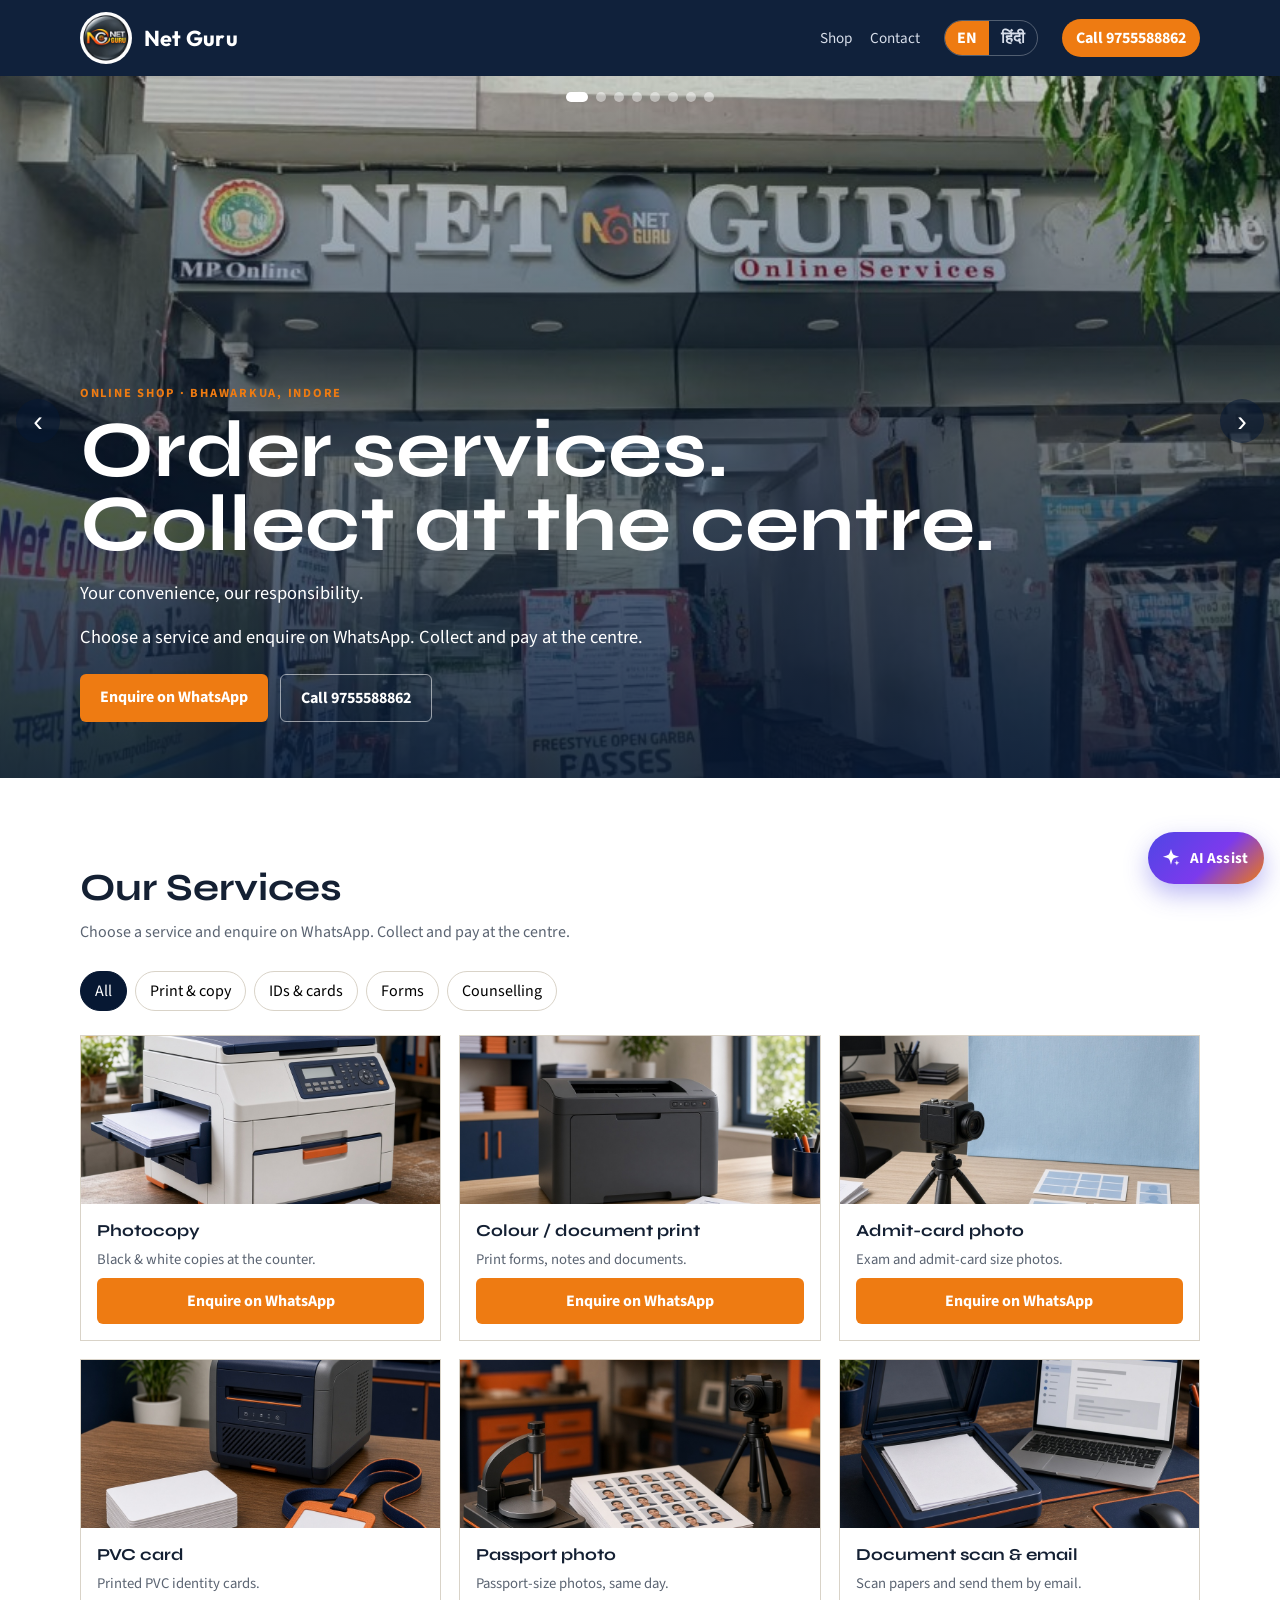
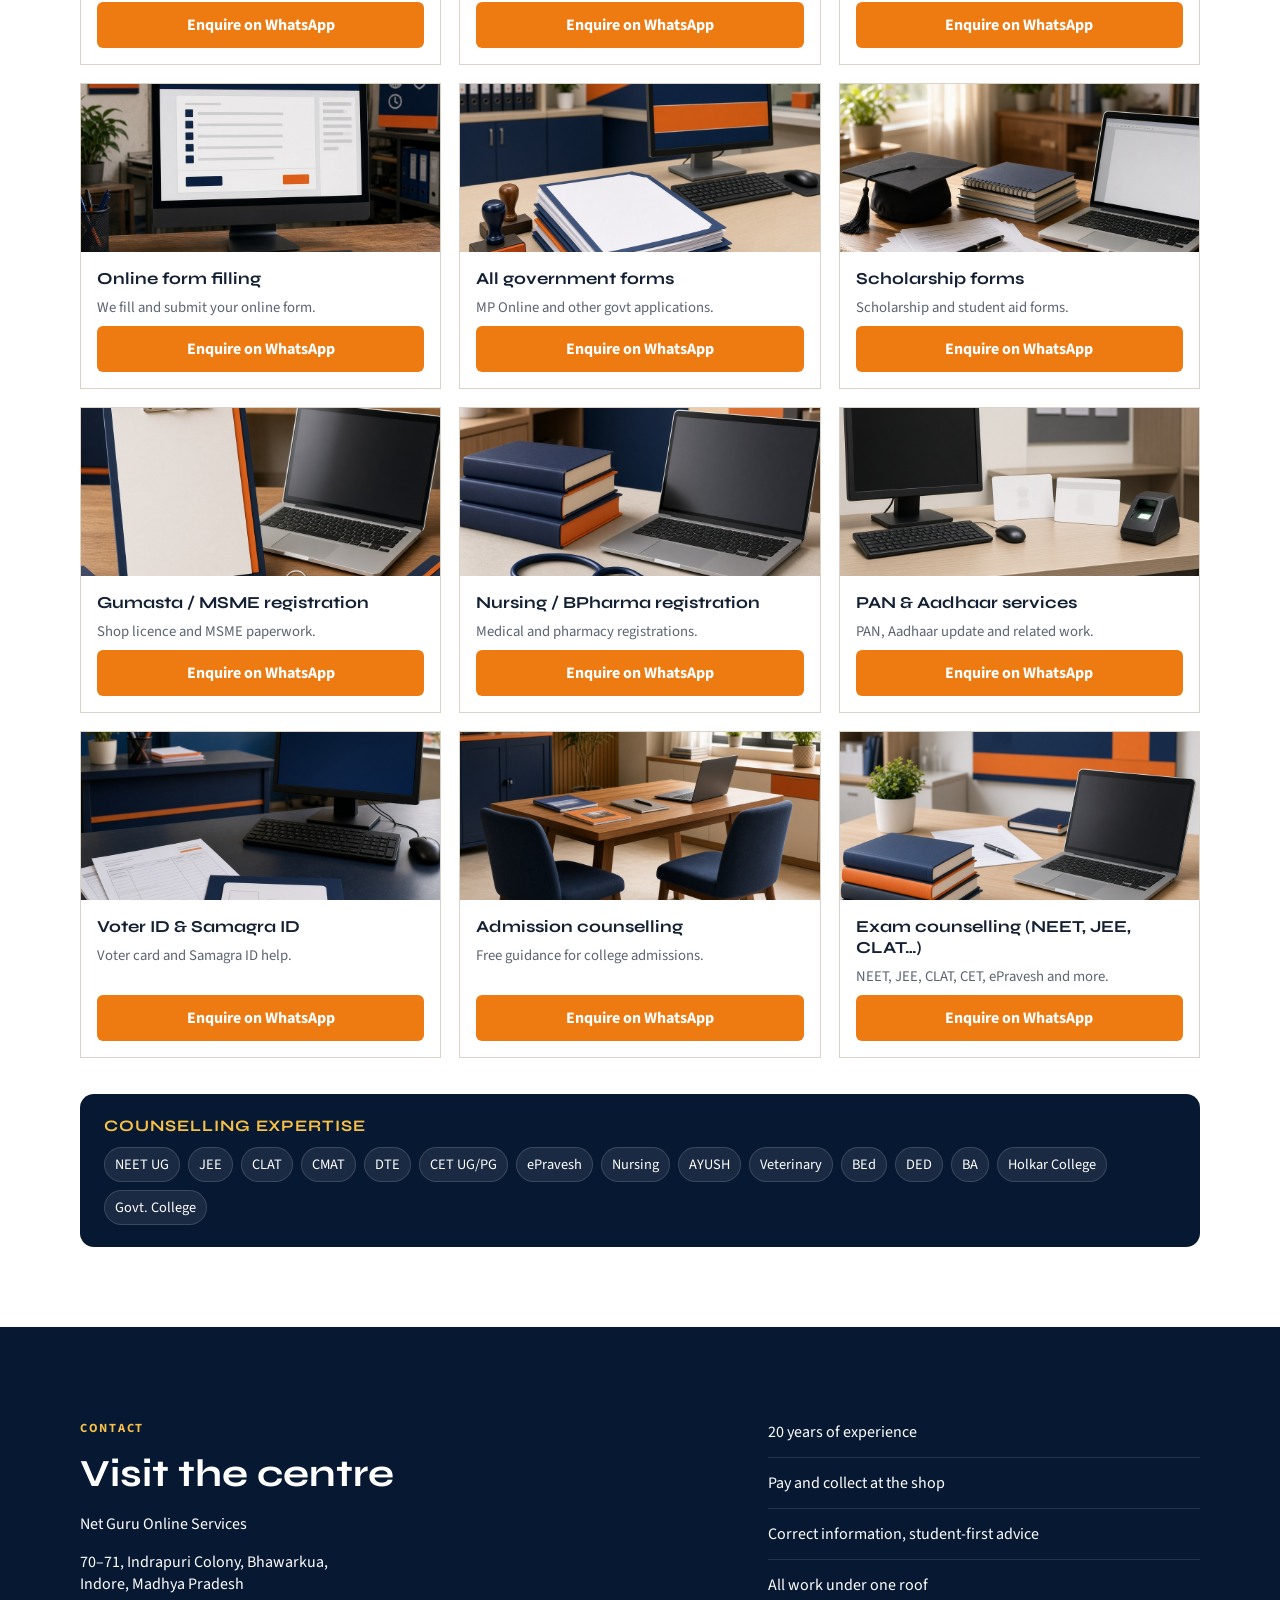
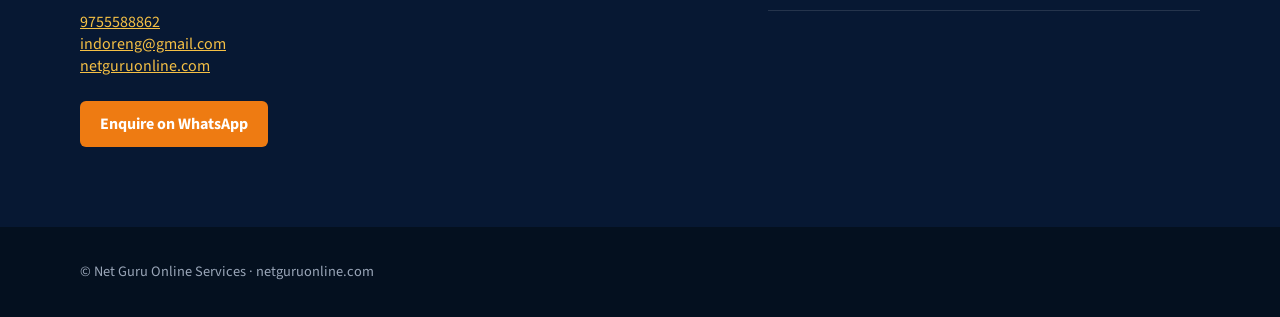
==== commit e0663f6f: "Add an AI Assist chatbot that answers queries after opening WhatsApp. Co-authored-by: Cursor <cursor" ====
--- a/index.html
+++ b/index.html
@@ -652,7 +652,7 @@
         <img src="static/images/netguru-logo.jpg" alt="" />
         <div>
           <h2 id="enquire-title">Net Guru</h2>
-          <p data-i18n="chat.assistant">WhatsApp chat assistant</p>
+          <p data-i18n="chat.assistant">AI Assist</p>
         </div>
         <button type="button" data-enquire-close data-i18n-aria="chat.close" aria-label="Close chat">×</button>
       </div>
@@ -662,12 +662,19 @@
         <input name="last_name" type="hidden" />
         <input name="mobile" type="hidden" />
         <input name="enquiry_type" type="hidden" />
+        <input name="query" type="hidden" />
         <div class="wa-types" data-chat-types hidden>
           <button type="button" data-type="print" data-i18n="type.print">Print &amp; copy</button>
           <button type="button" data-type="ids" data-i18n="type.ids">IDs &amp; cards</button>
           <button type="button" data-type="forms" data-i18n="type.forms">Forms</button>
           <button type="button" data-type="counselling" data-i18n="type.counselling">Counselling</button>
           <button type="button" data-type="other" data-i18n="type.other">Other</button>
+        </div>
+        <div class="wa-types" data-chat-suggest hidden>
+          <button type="button" data-suggest="address" data-i18n="suggest.address">Centre address</button>
+          <button type="button" data-suggest="hours" data-i18n="suggest.hours">Visit / timing</button>
+          <button type="button" data-suggest="docs" data-i18n="suggest.docs">Documents needed</button>
+          <button type="button" data-suggest="whatsapp" data-i18n="suggest.whatsapp">Open WhatsApp again</button>
         </div>
         <div class="wa-row">
           <input
@@ -681,6 +688,15 @@
         </div>
       </form>
     </dialog>
+    <button class="wa-fab" type="button" data-enquire-open data-i18n-aria="chat.assistant" aria-label="AI Assist">
+      <svg viewBox="0 0 24 24" aria-hidden="true">
+        <path
+          fill="currentColor"
+          d="M12 2.2 13.2 6a4.4 4.4 0 0 0 3.3 3.3L20.8 10.5 16.5 11.7a4.4 4.4 0 0 0-3.3 3.3L12 19.3 10.8 15a4.4 4.4 0 0 0-3.3-3.3L3.2 10.5 7.5 9.3A4.4 4.4 0 0 0 10.8 6L12 2.2Zm6.4 12.1.7 2.2 2.2.7-2.2.7-.7 2.2-.7-2.2-2.2-.7 2.2-.7.7-2.2Z"
+        />
+      </svg>
+      <span data-i18n="chat.fab">AI Assist</span>
+    </button>
     <script src="static/js/main.js"></script>
   </body>
 </html>
--- a/static/css/style.css
+++ b/static/css/style.css
@@ -634,6 +634,38 @@
   cursor: pointer;
 }
 
+.wa-fab {
+  position: fixed;
+  right: max(16px, env(safe-area-inset-right));
+  bottom: max(16px, env(safe-area-inset-bottom));
+  z-index: 20;
+  display: flex;
+  align-items: center;
+  gap: 8px;
+  height: 52px;
+  padding: 0 16px 0 12px;
+  border: 0;
+  border-radius: 999px;
+  background: linear-gradient(135deg, #4f46e5 0%, #7c3aed 55%, #ee7b12 100%);
+  color: #fff;
+  font: inherit;
+  font-weight: 700;
+  font-size: 0.95rem;
+  letter-spacing: 0.01em;
+  cursor: pointer;
+  box-shadow: 0 10px 24px rgba(79, 70, 229, 0.38);
+}
+
+.wa-fab svg {
+  width: 22px;
+  height: 22px;
+  flex-shrink: 0;
+}
+
+body:has(.wa-chat[open]) .wa-fab {
+  display: none;
+}
+
 @media (max-width: 900px) {
   nav {
     display: none;
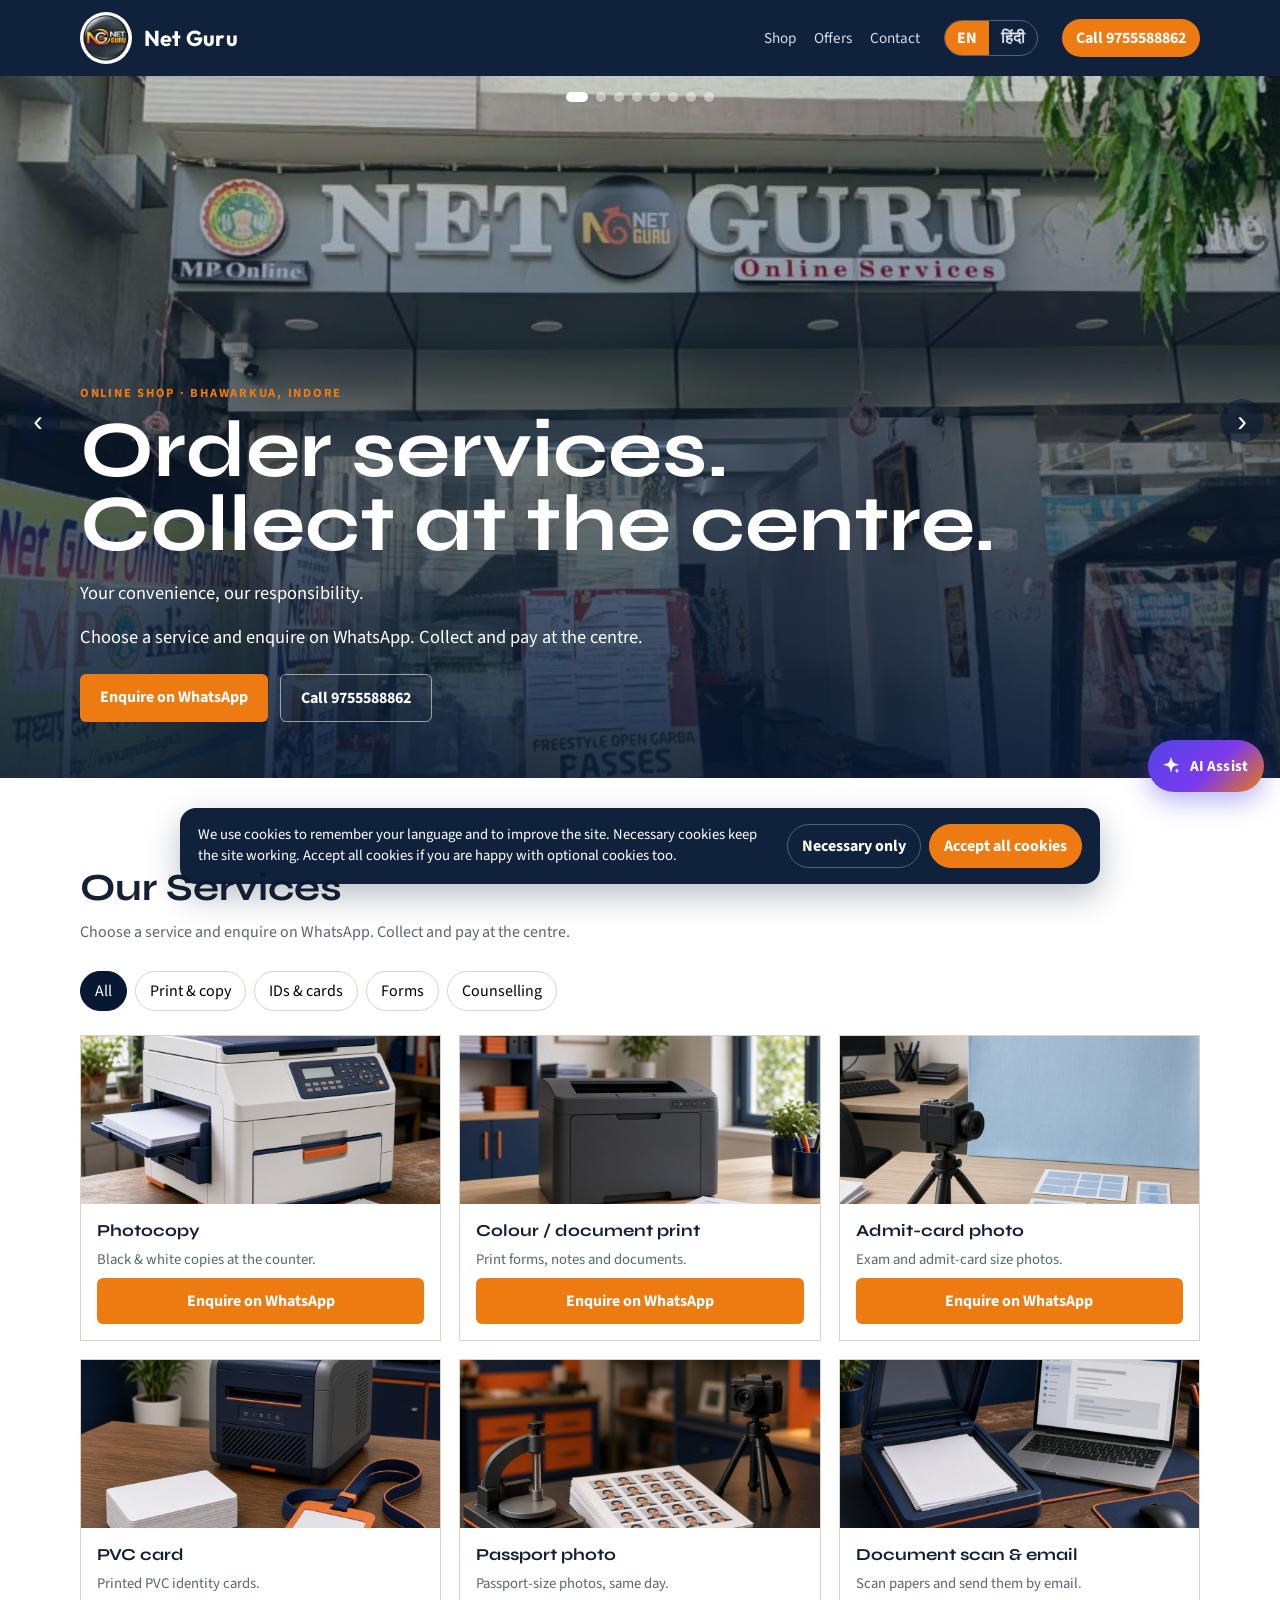
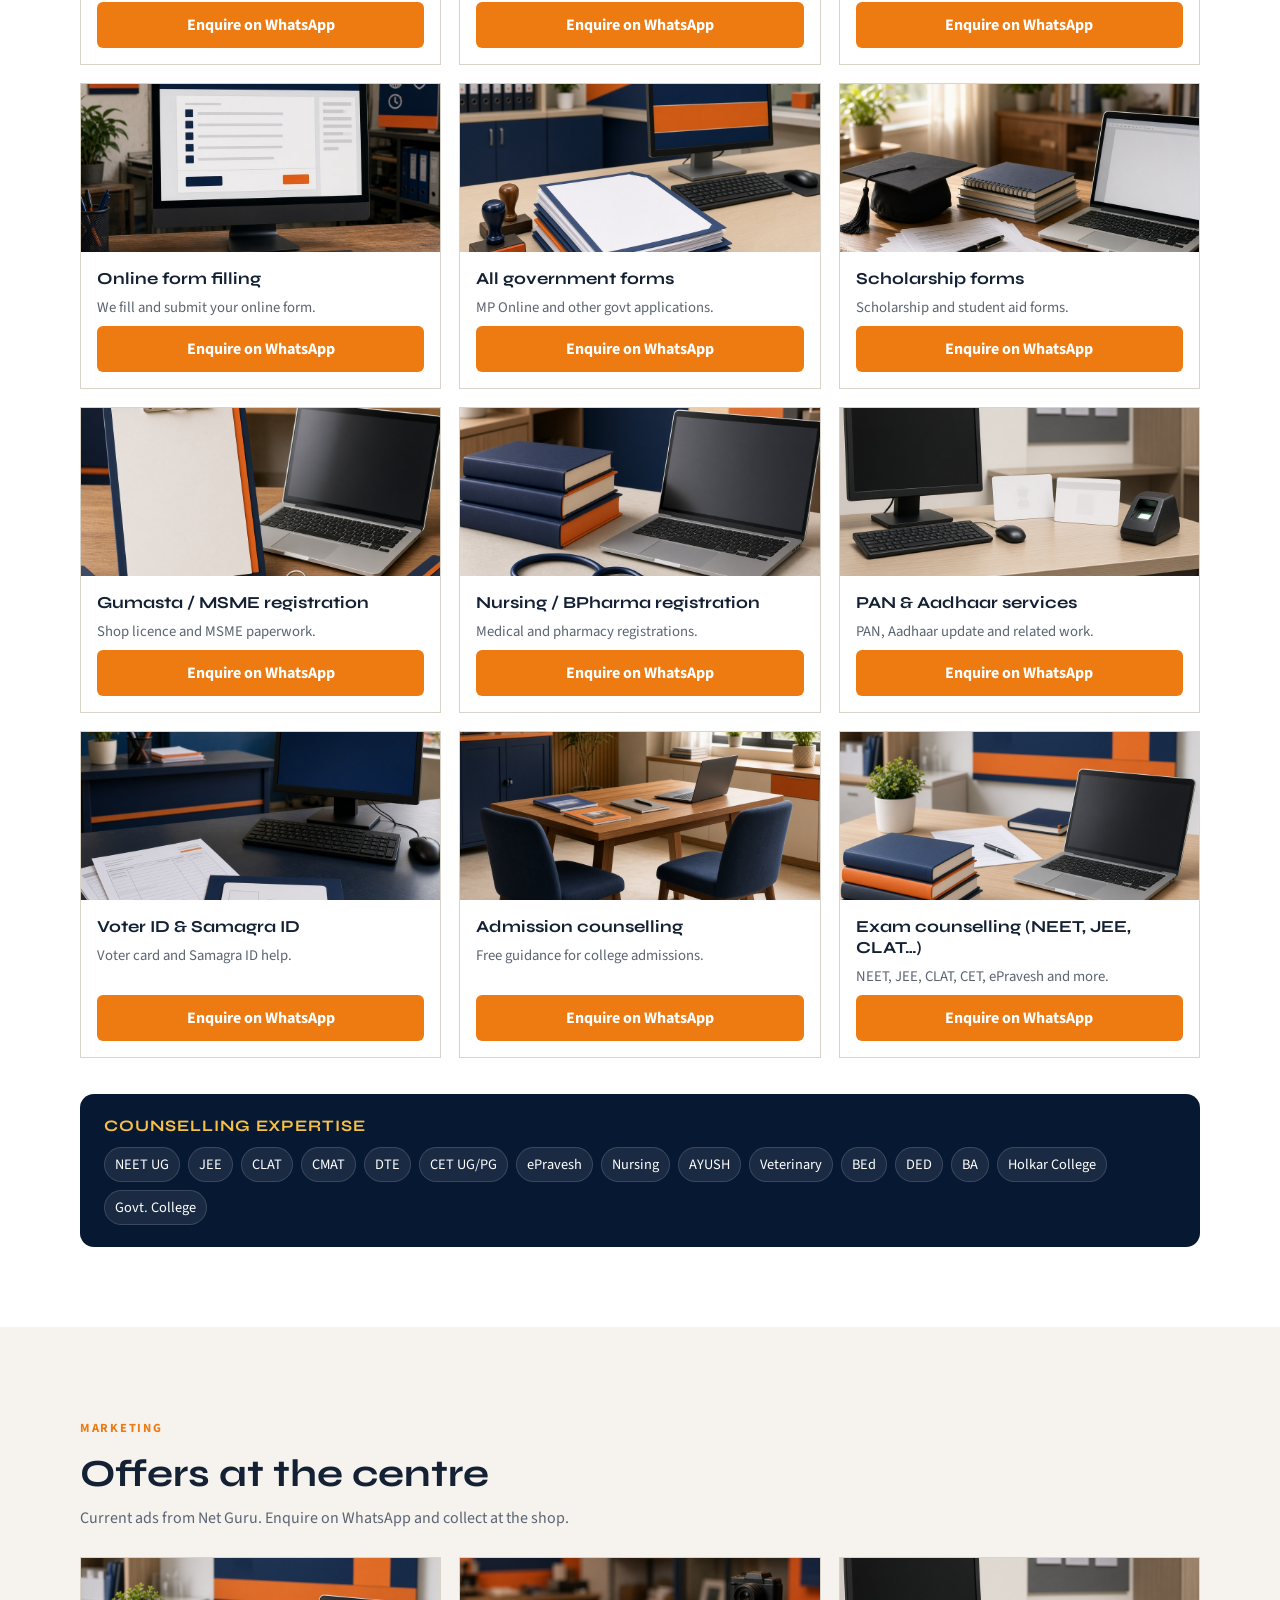
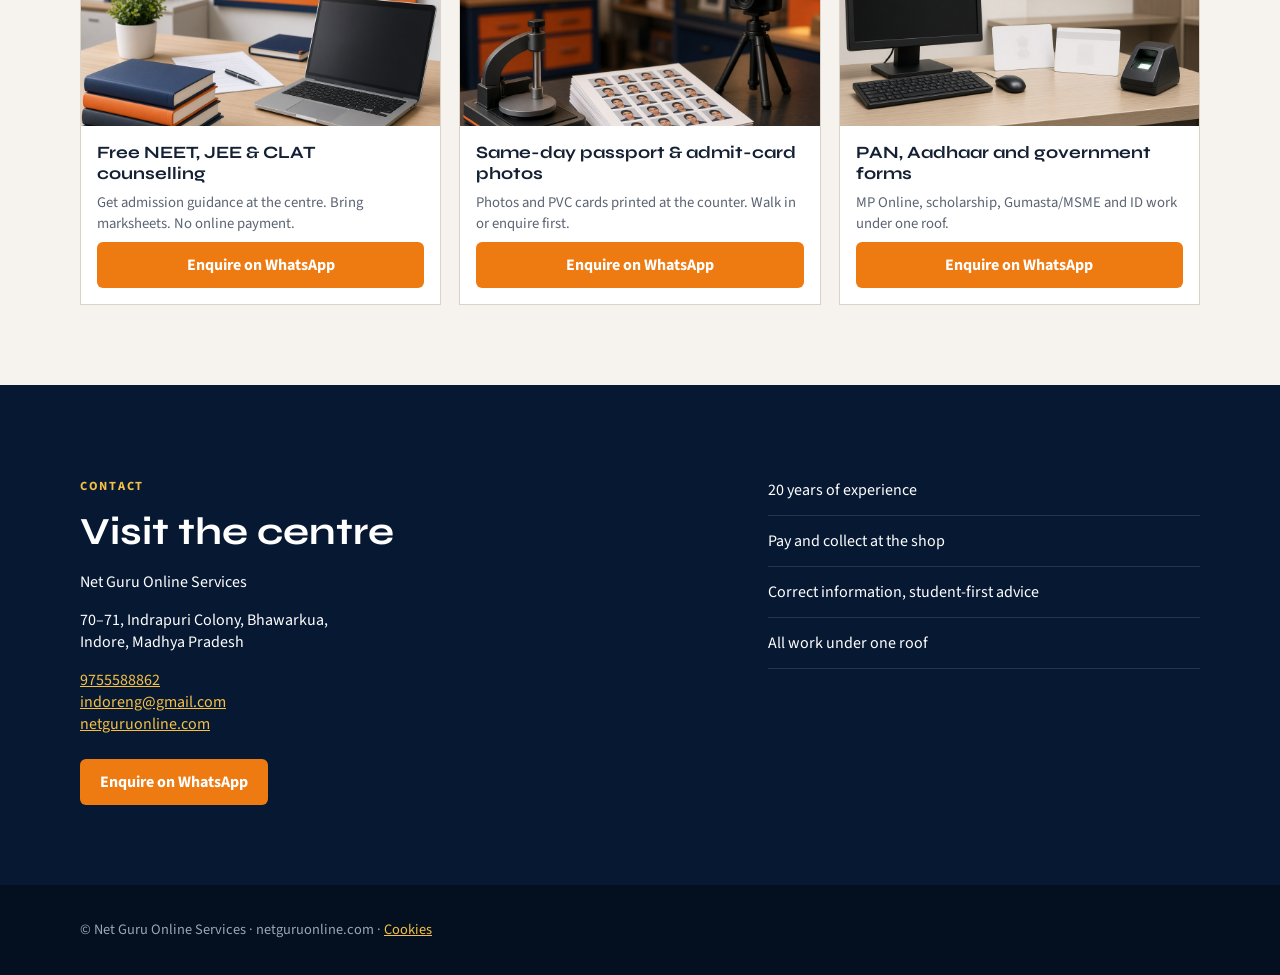
==== commit b4cf4d39: "Add cookie consent, centre offers, and a quiet once-a-day ad popup. Co-authored-by: Cursor <cursorag" ====
--- a/index.html
+++ b/index.html
@@ -29,6 +29,7 @@
         </a>
         <nav>
           <a href="#shop" data-i18n="nav.shop">Shop</a>
+          <a href="#offers" data-i18n="nav.offers">Offers</a>
           <a href="#contact" data-i18n="nav.contact">Contact</a>
         </nav>
         <div class="lang-toggle" role="group" aria-label="Language">
@@ -612,6 +613,40 @@
             <li>Govt. College</li>
             
           </ul>
+        </div>
+      </div>
+    </section>
+
+    <section class="section ads-section" id="offers">
+      <div class="wrap">
+        <p class="kicker" data-i18n="ads.kicker">Marketing</p>
+        <h2 data-i18n="ads.title">Offers at the centre</h2>
+        <p class="section-lead" data-i18n="ads.lead">Current ads from Net Guru. Enquire on WhatsApp and collect at the shop.</p>
+        <div class="ads">
+          <article class="ad">
+            <img src="static/images/shop-exam-counselling.png" alt="" />
+            <div class="ad-body">
+              <h3 data-i18n="ads.counsel.title">Free NEET, JEE &amp; CLAT counselling</h3>
+              <p data-i18n="ads.counsel.text">Get admission guidance at the centre. Bring marksheets. No online payment.</p>
+              <a class="btn primary" href="https://wa.me/919755588862" data-enquire data-service="Admission counselling" data-product="counselling" data-category="counselling" data-i18n="enquire">Enquire on WhatsApp</a>
+            </div>
+          </article>
+          <article class="ad">
+            <img src="static/images/shop-passport-photo.png" alt="" />
+            <div class="ad-body">
+              <h3 data-i18n="ads.photo.title">Same-day passport &amp; admit-card photos</h3>
+              <p data-i18n="ads.photo.text">Photos and PVC cards printed at the counter. Walk in or enquire first.</p>
+              <a class="btn primary" href="https://wa.me/919755588862" data-enquire data-service="Passport photo" data-product="passport-photo" data-category="ids" data-i18n="enquire">Enquire on WhatsApp</a>
+            </div>
+          </article>
+          <article class="ad">
+            <img src="static/images/shop-pan-aadhaar.png" alt="" />
+            <div class="ad-body">
+              <h3 data-i18n="ads.forms.title">PAN, Aadhaar and government forms</h3>
+              <p data-i18n="ads.forms.text">MP Online, scholarship, Gumasta/MSME and ID work under one roof.</p>
+              <a class="btn primary" href="https://wa.me/919755588862" data-enquire data-service="PAN &amp; Aadhaar services" data-product="pan-aadhaar" data-category="ids" data-i18n="enquire">Enquire on WhatsApp</a>
+            </div>
+          </article>
         </div>
       </div>
     </section>
@@ -644,7 +679,7 @@
 
     <footer>
       <div class="wrap">
-        <p>© Net Guru Online Services · netguruonline.com</p>
+        <p>© Net Guru Online Services · netguruonline.com · <button type="button" class="cookie-link" data-cookie-open data-i18n="cookie.manage">Cookies</button></p>
       </div>
     </footer>
     <dialog class="wa-chat" id="enquire" aria-labelledby="enquire-title">
@@ -697,6 +732,45 @@
       </svg>
       <span data-i18n="chat.fab">AI Assist</span>
     </button>
+    <aside class="ad-popup" data-ad-popup hidden>
+      <button type="button" class="ad-popup-close" data-ad-close data-i18n-aria="ads.close" aria-label="Close ad">×</button>
+      <span class="ad-badge" data-i18n="ads.badge">Ad</span>
+      <article class="ad-popup-slide is-on" data-ad-slide>
+        <img src="static/images/shop-exam-counselling.png" alt="" />
+        <div class="ad-popup-body">
+          <h3 data-i18n="ads.counsel.title">Free NEET, JEE &amp; CLAT counselling</h3>
+          <p data-i18n="ads.counsel.text">Get admission guidance at the centre. Bring marksheets. No online payment.</p>
+          <a class="btn primary" href="https://wa.me/919755588862" data-enquire data-service="Admission counselling" data-product="counselling" data-category="counselling" data-i18n="enquire">Enquire on WhatsApp</a>
+        </div>
+      </article>
+      <article class="ad-popup-slide" data-ad-slide>
+        <img src="static/images/shop-passport-photo.png" alt="" />
+        <div class="ad-popup-body">
+          <h3 data-i18n="ads.photo.title">Same-day passport &amp; admit-card photos</h3>
+          <p data-i18n="ads.photo.text">Photos and PVC cards printed at the counter. Walk in or enquire first.</p>
+          <a class="btn primary" href="https://wa.me/919755588862" data-enquire data-service="Passport photo" data-product="passport-photo" data-category="ids" data-i18n="enquire">Enquire on WhatsApp</a>
+        </div>
+      </article>
+      <article class="ad-popup-slide" data-ad-slide>
+        <img src="static/images/shop-pan-aadhaar.png" alt="" />
+        <div class="ad-popup-body">
+          <h3 data-i18n="ads.forms.title">PAN, Aadhaar and government forms</h3>
+          <p data-i18n="ads.forms.text">MP Online, scholarship, Gumasta/MSME and ID work under one roof.</p>
+          <a class="btn primary" href="https://wa.me/919755588862" data-enquire data-service="PAN &amp; Aadhaar services" data-product="pan-aadhaar" data-category="ids" data-i18n="enquire">Enquire on WhatsApp</a>
+        </div>
+      </article>
+      <button type="button" class="ad-later" data-ad-later data-i18n="ads.later">Maybe later</button>
+    </aside>
+    <div class="cookie-bar" data-cookie-bar hidden>
+      <p data-i18n="cookie.text">
+        We use cookies to remember your language and to improve the site. Necessary cookies keep
+        the site working. Accept all cookies if you are happy with optional cookies too.
+      </p>
+      <div class="cookie-actions">
+        <button type="button" data-cookie="necessary" data-i18n="cookie.necessary">Necessary only</button>
+        <button type="button" class="is-on" data-cookie="all" data-i18n="cookie.accept">Accept all cookies</button>
+      </div>
+    </div>
     <script src="static/js/main.js"></script>
   </body>
 </html>
--- a/static/css/style.css
+++ b/static/css/style.css
@@ -459,6 +459,68 @@
   font-size: 0.9rem;
 }
 
+.ad-badge {
+  display: inline-block;
+  background: var(--navy);
+  color: #fff;
+  font-size: 0.68rem;
+  font-weight: 700;
+  letter-spacing: 0.08em;
+  text-transform: uppercase;
+  padding: 3px 8px;
+  border-radius: 4px;
+}
+
+.ads-section {
+  background: var(--paper);
+}
+
+.ads {
+  display: grid;
+  grid-template-columns: repeat(3, 1fr);
+  gap: 18px;
+}
+
+.ad {
+  position: relative;
+  background: #fff;
+  border: 1px solid var(--line);
+  overflow: hidden;
+  display: flex;
+  flex-direction: column;
+}
+
+.ad img {
+  width: 100%;
+  height: 168px;
+  object-fit: cover;
+  display: block;
+}
+
+.ad-body {
+  padding: 16px;
+  display: flex;
+  flex-direction: column;
+  gap: 8px;
+  flex: 1;
+}
+
+.ad-body h3 {
+  margin: 0;
+  font-size: 1.08rem;
+}
+
+.ad-body p {
+  margin: 0;
+  color: var(--muted);
+  font-size: 0.92rem;
+}
+
+.ad-body .btn {
+  margin-top: auto;
+  text-align: center;
+}
+
 .contact {
   background: var(--navy);
   color: #fff;
@@ -495,6 +557,16 @@
   color: #9aa6b8;
   padding: 20px 0;
   font-size: 0.9rem;
+}
+
+.cookie-link {
+  border: 0;
+  background: none;
+  color: #f5c045;
+  font: inherit;
+  cursor: pointer;
+  text-decoration: underline;
+  padding: 0;
 }
 
 .wa-chat {
@@ -666,13 +738,175 @@
   display: none;
 }
 
+.cookie-bar {
+  position: fixed;
+  left: 16px;
+  right: 16px;
+  bottom: max(16px, env(safe-area-inset-bottom));
+  z-index: 30;
+  display: flex;
+  align-items: center;
+  justify-content: space-between;
+  gap: 16px;
+  max-width: 920px;
+  margin: 0 auto;
+  padding: 16px 18px;
+  border-radius: 16px;
+  background: rgba(7, 24, 51, 0.96);
+  color: #fff;
+  box-shadow: 0 12px 32px rgba(7, 24, 51, 0.28);
+}
+
+.cookie-bar[hidden] {
+  display: none !important;
+}
+
+.cookie-bar p {
+  margin: 0;
+  font-size: 0.92rem;
+  line-height: 1.4;
+}
+
+.cookie-actions {
+  display: flex;
+  flex-shrink: 0;
+  gap: 8px;
+}
+
+.cookie-actions button {
+  border: 1px solid rgba(255, 255, 255, 0.28);
+  background: transparent;
+  color: #fff;
+  border-radius: 999px;
+  padding: 10px 14px;
+  font: inherit;
+  font-weight: 700;
+  cursor: pointer;
+  white-space: nowrap;
+}
+
+.cookie-actions button.is-on {
+  background: var(--orange);
+  border-color: var(--orange);
+}
+
+body.has-cookie-bar .wa-fab {
+  bottom: max(108px, calc(env(safe-area-inset-bottom) + 96px));
+}
+
+.ad-popup {
+  display: none;
+  position: fixed;
+  right: max(16px, env(safe-area-inset-right));
+  bottom: max(84px, calc(env(safe-area-inset-bottom) + 72px));
+  z-index: 40;
+  width: min(340px, calc(100vw - 32px));
+  min-height: 280px;
+  background: #fff;
+  border-radius: 16px;
+  box-shadow: 0 16px 40px rgba(7, 24, 51, 0.22);
+  overflow: hidden;
+  animation: ad-in 0.35s ease;
+}
+
+.ad-popup.is-open {
+  display: block;
+}
+
+@keyframes ad-in {
+  from {
+    opacity: 0;
+    transform: translateY(12px);
+  }
+  to {
+    opacity: 1;
+    transform: none;
+  }
+}
+
+.ad-popup > .ad-badge {
+  position: absolute;
+  top: 12px;
+  left: 12px;
+  z-index: 1;
+}
+
+.ad-popup-close {
+  position: absolute;
+  top: 8px;
+  right: 8px;
+  z-index: 2;
+  width: 32px;
+  height: 32px;
+  border: 0;
+  border-radius: 50%;
+  background: rgba(7, 24, 51, 0.72);
+  color: #fff;
+  font-size: 1.2rem;
+  line-height: 1;
+  cursor: pointer;
+}
+
+.ad-popup-slide {
+  display: none;
+}
+
+.ad-popup-slide.is-on {
+  display: block;
+}
+
+.ad-popup-slide img {
+  width: 100%;
+  height: 140px;
+  object-fit: cover;
+  display: block;
+}
+
+.ad-popup-body {
+  padding: 14px 16px 8px;
+}
+
+.ad-popup-body h3 {
+  margin: 0 0 6px;
+  font-size: 1.05rem;
+}
+
+.ad-popup-body p {
+  margin: 0 0 12px;
+  color: var(--muted);
+  font-size: 0.9rem;
+}
+
+.ad-popup-body .btn {
+  display: block;
+  text-align: center;
+}
+
+.ad-later {
+  display: block;
+  width: 100%;
+  border: 0;
+  background: transparent;
+  color: var(--muted);
+  padding: 10px 16px 14px;
+  font: inherit;
+  font-weight: 600;
+  cursor: pointer;
+}
+
+body.has-cookie-bar .ad-popup,
+body:has(.wa-chat[open]) .ad-popup {
+  display: none !important;
+}
+
 @media (max-width: 900px) {
   nav {
     display: none;
   }
 
   .contact-grid,
-  .products {
+  .products,
+  .ads {
     grid-template-columns: 1fr 1fr;
   }
 
@@ -756,7 +990,8 @@
   }
 
   .contact-grid,
-  .products {
+  .products,
+  .ads {
     grid-template-columns: 1fr;
   }
 
@@ -777,4 +1012,26 @@
   .wa-send {
     font-size: 16px;
   }
-}
+
+  .cookie-bar {
+    left: 10px;
+    right: 10px;
+    flex-direction: column;
+    align-items: stretch;
+  }
+
+  .cookie-actions {
+    flex-direction: column;
+  }
+
+  body.has-cookie-bar .wa-fab {
+    bottom: max(220px, calc(env(safe-area-inset-bottom) + 200px));
+  }
+
+  .ad-popup {
+    left: 10px;
+    right: 10px;
+    width: auto;
+    bottom: max(84px, calc(env(safe-area-inset-bottom) + 72px));
+  }
+}
